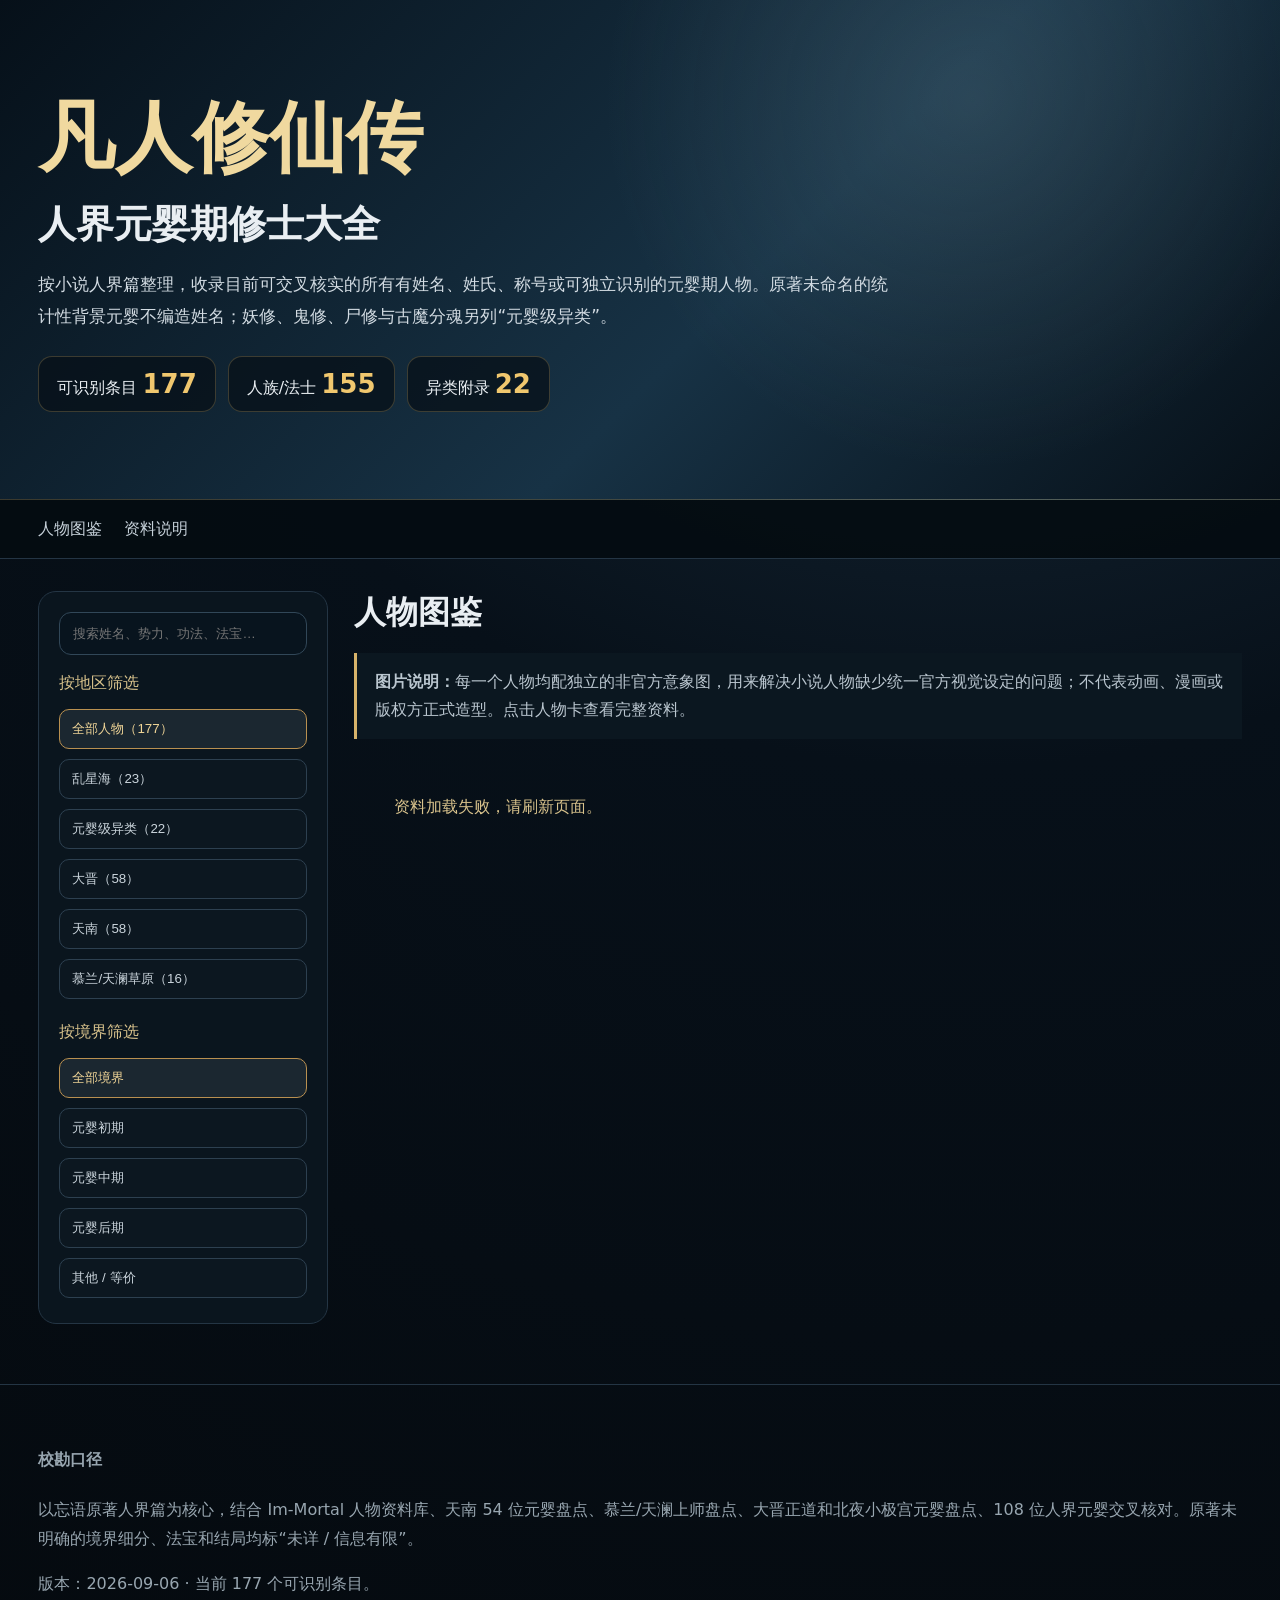
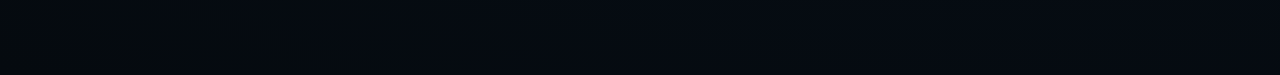
==== fanren-yuanying/index.html @ 69d462bc "Add Mortal's Journey Human Realm Nascent Soul guide" ====
<!doctype html><html lang="zh-CN"><head><meta charset="utf-8"><meta name="viewport" content="width=device-width,initial-scale=1"><title>凡人修仙传｜人界元婴期修士大全</title><style>
:root{--bg:#071019;--panel:#0d1822;--line:#243544;--text:#e9eef2;--muted:#a8b3bd;--gold:#d7b36a}*{box-sizing:border-box}html{scroll-behavior:smooth}body{margin:0;background:radial-gradient(circle at 75% -10%,#20384b 0,#071019 45%,#050a0f 100%);color:var(--text);font-family:"PingFang SC","Microsoft YaHei",system-ui,sans-serif}.wrap{width:min(1520px,94vw);margin:auto}.hero{min-height:500px;background:radial-gradient(circle at 76% 20%,rgba(105,137,151,.25),transparent 35%),linear-gradient(135deg,#061019,#173245 58%,#071018);display:flex;align-items:center;border-bottom:1px solid rgba(215,179,106,.25)}.hero h1{font-family:STKaiti,KaiTi,serif;font-size:clamp(48px,6vw,92px);margin:0 0 8px;color:#f0d99f}.hero h2{font-size:clamp(24px,3vw,44px);margin:0 0 18px}.hero p{max-width:850px;color:#d2dbe2;line-height:1.9;font-size:17px}.stats{display:flex;gap:12px;flex-wrap:wrap;margin-top:24px}.stat{background:rgba(7,16,25,.75);border:1px solid rgba(215,179,106,.25);padding:12px 18px;border-radius:14px}.stat b{font-size:26px;color:#f0c76e}nav{position:sticky;top:0;z-index:30;background:rgba(5,12,18,.92);border-bottom:1px solid var(--line)}nav .wrap{display:flex;gap:22px;align-items:center;min-height:58px}nav a{color:#c5d0d8;text-decoration:none}.layout{display:grid;grid-template-columns:290px 1fr;gap:26px;padding:32px 0 60px}aside{position:sticky;top:80px;height:fit-content;max-height:calc(100vh - 96px);overflow:auto;background:#0a151e;border:1px solid var(--line);border-radius:18px;padding:20px}.search{width:100%;padding:13px;border:1px solid #314758;border-radius:12px;background:#08141e;color:#fff}.filter-title{color:#d8c28c;margin:18px 0 10px}.btn{width:100%;border:1px solid #2d4050;background:#0c1720;color:#cbd5dc;border-radius:10px;padding:10px 12px;text-align:left;margin:5px 0;cursor:pointer}.btn.active,.btn:hover{border-color:#b99050;background:#1b2730;color:#f0d597}.main-head{display:flex;justify-content:space-between;align-items:end;margin-bottom:18px}.main-head h3{font-size:32px;margin:0}.main-head small{color:var(--muted)}.note{padding:15px 18px;border-left:3px solid var(--gold);background:#0b1720;color:#bac6cf;line-height:1.75;margin-bottom:18px}.grid{display:grid;grid-template-columns:repeat(4,minmax(0,1fr));gap:16px}.card{background:linear-gradient(#10202c,#0b1720);border:1px solid #233746;border-radius:16px;overflow:hidden;cursor:pointer;transition:.2s}.card:hover{transform:translateY(-3px);border-color:#9b7b45}.portrait{aspect-ratio:4/5;background:#101820}.portrait img{width:100%;height:100%;object-fit:cover}.card-body{padding:14px}.name{font-size:20px;font-weight:700;margin-bottom:6px}.meta{font-size:13px;color:#9fb0bc}.tags{display:flex;gap:6px;flex-wrap:wrap;margin:10px 0}.tag{font-size:12px;border:1px solid #344857;padding:3px 7px;border-radius:999px;color:#cbd3d9}.brief{font-size:13px;line-height:1.75;color:#c1cbd2;display:-webkit-box;-webkit-line-clamp:3;-webkit-box-orient:vertical;overflow:hidden}.modal{position:fixed;inset:0;z-index:80;background:rgba(0,0,0,.8);display:none;align-items:center;justify-content:center;padding:24px}.modal.open{display:flex}.dialog{width:min(1050px,96vw);max-height:92vh;overflow:auto;background:#08131b;border:1px solid #425568;border-radius:22px}.detail{display:grid;grid-template-columns:340px 1fr}.detail-img img{width:100%;min-height:620px;height:100%;object-fit:cover}.detail-content{padding:28px 30px}.detail-content h2{font-size:38px;margin:0 0 8px}.sub{color:#d8bd7d;margin-bottom:16px}.kv{display:grid;grid-template-columns:120px 1fr;gap:10px 14px;padding:14px 0;border-top:1px solid #20303b}.kv b{color:#91a6b5}.kv div{line-height:1.8}.close{position:fixed;right:34px;top:28px;z-index:90;width:42px;height:42px;border-radius:50%;border:1px solid #485b69;background:#0f1c25;color:#fff;font-size:22px}footer{border-top:1px solid var(--line);padding:40px 0 60px;color:#98a6b0;line-height:1.8}#loading{padding:40px;color:#d8c28c}@media(max-width:1200px){.grid{grid-template-columns:repeat(3,1fr)}}@media(max-width:900px){.layout{grid-template-columns:1fr}aside{position:relative;top:0;max-height:none}.grid{grid-template-columns:repeat(2,1fr)}.detail{grid-template-columns:1fr}.detail-img img{height:380px;min-height:0}}@media(max-width:560px){.grid{grid-template-columns:1fr}}
</style></head><body><section class="hero"><div class="wrap"><h1>凡人修仙传</h1><h2>人界元婴期修士大全</h2><p>按小说人界篇整理，收录目前可交叉核实的所有有姓名、姓氏、称号或可独立识别的元婴期人物。原著未命名的统计性背景元婴不编造姓名；妖修、鬼修、尸修与古魔分魂另列“元婴级异类”。</p><div class="stats"><div class="stat">可识别条目 <b>177</b></div><div class="stat">人族/法士 <b>155</b></div><div class="stat">异类附录 <b>22</b></div></div></div></section><nav><div class="wrap"><a href="#gallery">人物图鉴</a><a href="#sources">资料说明</a></div></nav><div class="wrap layout" id="gallery"><aside><input class="search" id="search" placeholder="搜索姓名、势力、功法、法宝…"><div class="filter-title">按地区筛选</div><button class="btn active" data-region="全部">全部人物（177）</button><button class="btn" data-region="乱星海">乱星海（23）</button><button class="btn" data-region="元婴级异类">元婴级异类（22）</button><button class="btn" data-region="大晋">大晋（58）</button><button class="btn" data-region="天南">天南（58）</button><button class="btn" data-region="慕兰/天澜草原">慕兰/天澜草原（16）</button><div class="filter-title">按境界筛选</div><button class="btn stageBtn active" data-stage="全部">全部境界</button><button class="btn stageBtn" data-stage="元婴初期">元婴初期</button><button class="btn stageBtn" data-stage="元婴中期">元婴中期</button><button class="btn stageBtn" data-stage="元婴后期">元婴后期</button><button class="btn stageBtn" data-stage="其他/等价">其他 / 等价</button></aside><main><div class="main-head"><div><h3>人物图鉴</h3><small id="resultCount"></small></div></div><div class="note"><b>图片说明：</b>每一个人物均配独立的非官方意象图，用来解决小说人物缺少统一官方视觉设定的问题；不代表动画、漫画或版权方正式造型。点击人物卡查看完整资料。</div><div id="loading">正在加载人物资料…</div><div id="grid" class="grid"></div></main></div><div class="modal" id="modal"><button class="close" id="close">×</button><div class="dialog"><div id="detail"></div></div></div><footer id="sources"><div class="wrap"><h4>校勘口径</h4><p>以忘语原著人界篇为核心，结合 Im-Mortal 人物资料库、天南 54 位元婴盘点、慕兰/天澜上师盘点、大晋正道和北夜小极宫元婴盘点、108 位人界元婴交叉核对。原著未明确的境界细分、法宝和结局均标“未详 / 信息有限”。</p><p>版本：2026-09-06 · 当前 177 个可识别条目。</p></div></footer><script>
const URLS=['https://raw.githubusercontent.com/huzpzx/Kovanen/main/fanren-yuanying/data/part-01.json','https://raw.githubusercontent.com/huzpzx/Kovanen/main/fanren-yuanying/data/part-02.json','https://raw.githubusercontent.com/huzpzx/Kovanen/main/fanren-yuanying/data/part-03.json','https://raw.githubusercontent.com/huzpzx/Kovanen/main/fanren-yuanying/data/part-04.json','https://raw.githubusercontent.com/huzpzx/Kovanen/main/fanren-yuanying/data/part-05.json','https://raw.githubusercontent.com/huzpzx/Kovanen/main/fanren-yuanying/data/part-06.json','https://raw.githubusercontent.com/huzpzx/Kovanen/main/fanren-yuanying/data/part-07.json','https://raw.githubusercontent.com/huzpzx/Kovanen/main/fanren-yuanying/data/part-08.json','https://raw.githubusercontent.com/huzpzx/Kovanen/main/fanren-yuanying/data/part-09.json','https://raw.githubusercontent.com/huzpzx/Kovanen/main/fanren-yuanying/data/part-10.json','https://raw.githubusercontent.com/huzpzx/Kovanen/main/fanren-yuanying/data/part-11.json','https://raw.githubusercontent.com/huzpzx/Kovanen/main/fanren-yuanying/data/part-12.json'],DATA=[];let region='全部',stage='全部';const grid=document.getElementById('grid'),rc=document.getElementById('resultCount');
function esc(s){return String(s??'').replace(/[&<>"']/g,m=>({'&':'&amp;','<':'&lt;','>':'&gt;','"':'&quot;',"'":'&#039;'}[m]))}
function hash32(s){let h=2166136261;for(let i=0;i<s.length;i++){h^=s.charCodeAt(i);h=Math.imul(h,16777619)}return h>>>0}
function portrait(e){const h=hash32(e.name+e.faction),P=[['0e1b24','27495b','d5b06d','e8e0cf'],['131a16','354c39','b8874b','e5dbc7'],['1a1420','49374f','b68a55','e6d9ce'],['10171c','30424c','7f9aa1','e4ddd0'],['191312','55362d','bc8255','e7d7c7']][h%5],[b1,b2,a,skin]=P,f=/夫人|仙子|圣女|女修|老妪|女子|南宫婉|凤冰|明馨|宋玉|紫灵|燕如嫣|温青|凌玉灵|林银屏|白瑶怡|白梦馨/.test(e.name),old=/老|祖|上人|真人|长老|神师|大仙师/.test(e.name)&&h%2===0,hair=old&&h%3===0?'e9e6df':'17191d',robe=['314b57','3f3830','4b2f32','2f4141','3a3650'][h%5],beard=!f&&h%3===0;let ex=f?`<path d="M205 350Q190 165 320 155Q454 168 438 366Q420 246 390 220Q320 175 250 220Q218 250 205 350Z" fill="#${hair}"/><path d="M215 300Q185 510 250 590M425 300Q456 510 390 590" stroke="#${hair}" stroke-width="38" fill="none"/>`:`<path d="M205 345Q195 170 320 158Q445 170 438 348Q411 232 362 213Q320 198 275 215Q226 236 205 345Z" fill="#${hair}"/>`;if(beard)ex+=`<path d="M270 405Q320 565 370 405Q350 460 320 488Q289 460 270 405Z" fill="#${hair}"/>`;const s=`<svg xmlns="http://www.w3.org/2000/svg" viewBox="0 0 640 800"><defs><linearGradient id="g" x2="1" y2="1"><stop stop-color="#${b1}"/><stop offset="1" stop-color="#${b2}"/></linearGradient><radialGradient id="r"><stop stop-color="#${a}" stop-opacity=".55"/><stop offset="1" stop-color="#${a}" stop-opacity="0"/></radialGradient></defs><rect width="640" height="800" fill="url(#g)"/><circle cx="320" cy="245" r="220" fill="url(#r)"/><path d="M0 560L110 410L190 520L280 360L360 500L470 390L640 560V800H0Z" fill="#091015" opacity=".6"/><path d="M135 800Q145 585 245 520Q320 480 395 520Q500 585 510 800Z" fill="#${robe}"/><path d="M248 520L320 655L394 520" fill="none" stroke="#${a}" stroke-width="10"/><rect x="280" y="430" width="80" height="110" rx="30" fill="#${skin}"/><ellipse cx="320" cy="338" rx="112" ry="142" fill="#${skin}"/>${ex}<path d="M255 315Q282 295 303 311M337 311Q360 295 386 315" stroke="#302a28" stroke-width="7" fill="none"/><ellipse cx="281" cy="329" rx="11" ry="8"/><ellipse cx="359" cy="329" rx="11" ry="8"/><path d="M286 420Q320 436 355 420" stroke="#7c5650" stroke-width="5" fill="none"/><circle cx="320" cy="610" r="22" fill="#${a}"/></svg>`;return 'data:image/svg+xml;charset=utf-8,'+encodeURIComponent(s)}
function filtered(){const q=document.getElementById('search').value.trim().toLowerCase();return DATA.filter(e=>(region==='全部'||e.region===region)&&(stage==='全部'||e.stageNorm===stage)&&(!q||JSON.stringify(e).toLowerCase().includes(q)))}
function render(){const a=filtered();rc.textContent=`显示 ${a.length} / ${DATA.length} 个条目`;grid.innerHTML=a.map(e=>`<article class="card" data-id="${DATA.indexOf(e)}"><div class="portrait"><img loading="lazy" src="${portrait(e)}"></div><div class="card-body"><div class="name">${esc(e.name)}</div><div class="meta">${esc(e.faction)} · ${esc(e.region)}</div><div class="tags"><span class="tag">${esc(e.stage)}</span><span class="tag">${esc(e.status)}</span></div><div class="brief">${esc(e.story)}</div></div></article>`).join('');document.querySelectorAll('.card').forEach(c=>c.onclick=()=>openDetail(+c.dataset.id))}
function openDetail(i){const e=DATA[i];document.getElementById('detail').innerHTML=`<div class="detail"><div class="detail-img"><img src="${portrait(e)}"></div><div class="detail-content"><h2>${esc(e.name)}</h2><div class="sub">${esc(e.title||e.stage)} · ${esc(e.region)} · ${esc(e.faction)}</div><div class="kv"><b>境界</b><div>${esc(e.stage)}</div><b>身份</b><div>${esc(e.kind)}</div><b>出场</b><div>${esc(e.status)}</div></div><div class="kv"><b>人物定位</b><div>${esc(e.overview)}</div></div><div class="kv"><b>功法 / 神通</b><div>${esc(e.skills)}</div><b>法宝 / 依仗</b><div>${esc(e.treasures)}</div></div><div class="kv"><b>关键剧情</b><div>${esc(e.story)}</div><b>结局 / 后续</b><div>${esc(e.fate)}</div></div>${e.note?`<div class="kv"><b>备注</b><div>${esc(e.note)}</div></div>`:''}</div></div>`;document.getElementById('modal').classList.add('open')}
async function boot(){try{for(const u of URLS){const r=await fetch(u);DATA.push(...await r.json())}document.getElementById('loading').remove();render()}catch(err){document.getElementById('loading').textContent='资料加载失败，请刷新页面。'}}document.getElementById('close').onclick=()=>modal.classList.remove('open');modal.onclick=e=>{if(e.target===modal)modal.classList.remove('open')};document.querySelectorAll('[data-region]').forEach(b=>b.onclick=()=>{document.querySelectorAll('[data-region]').forEach(x=>x.classList.remove('active'));b.classList.add('active');region=b.dataset.region;render()});document.querySelectorAll('.stageBtn').forEach(b=>b.onclick=()=>{document.querySelectorAll('.stageBtn').forEach(x=>x.classList.remove('active'));b.classList.add('active');stage=b.dataset.stage;render()});search.oninput=render;boot();
</script></body></html>
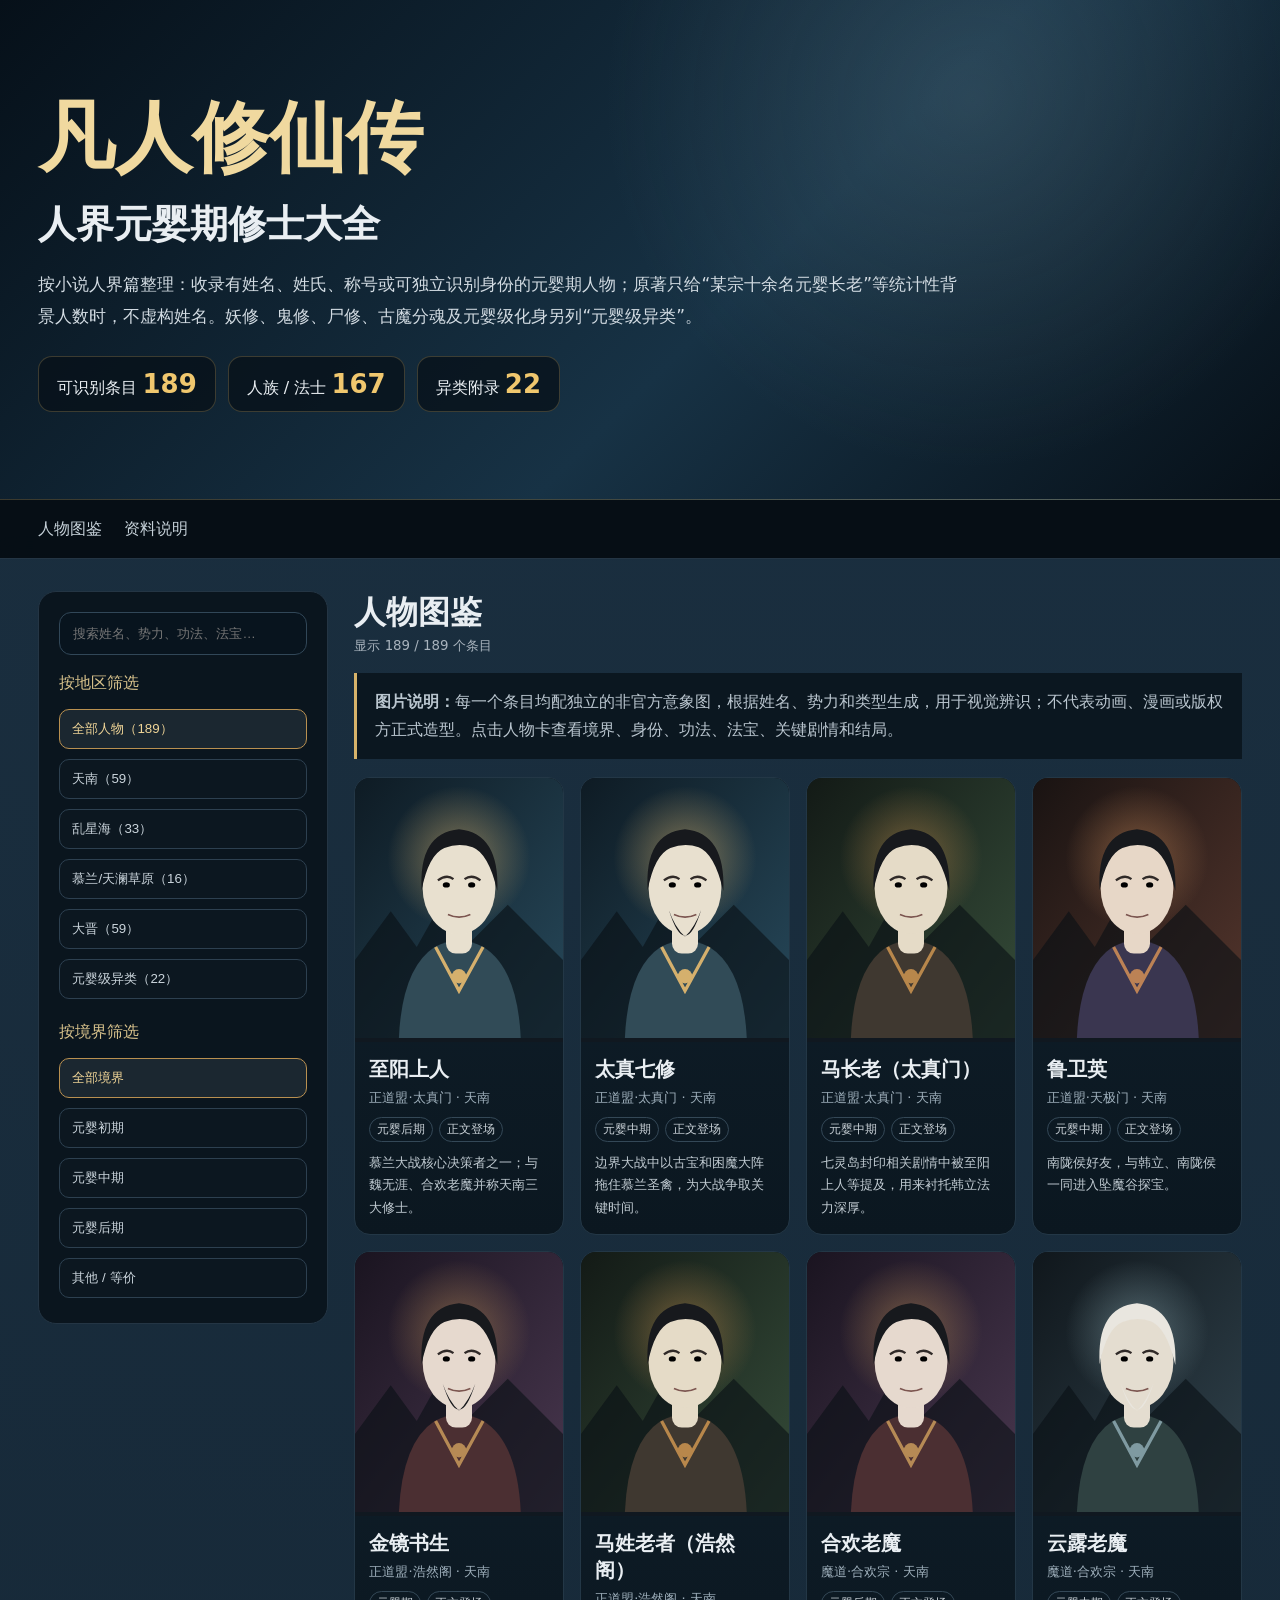
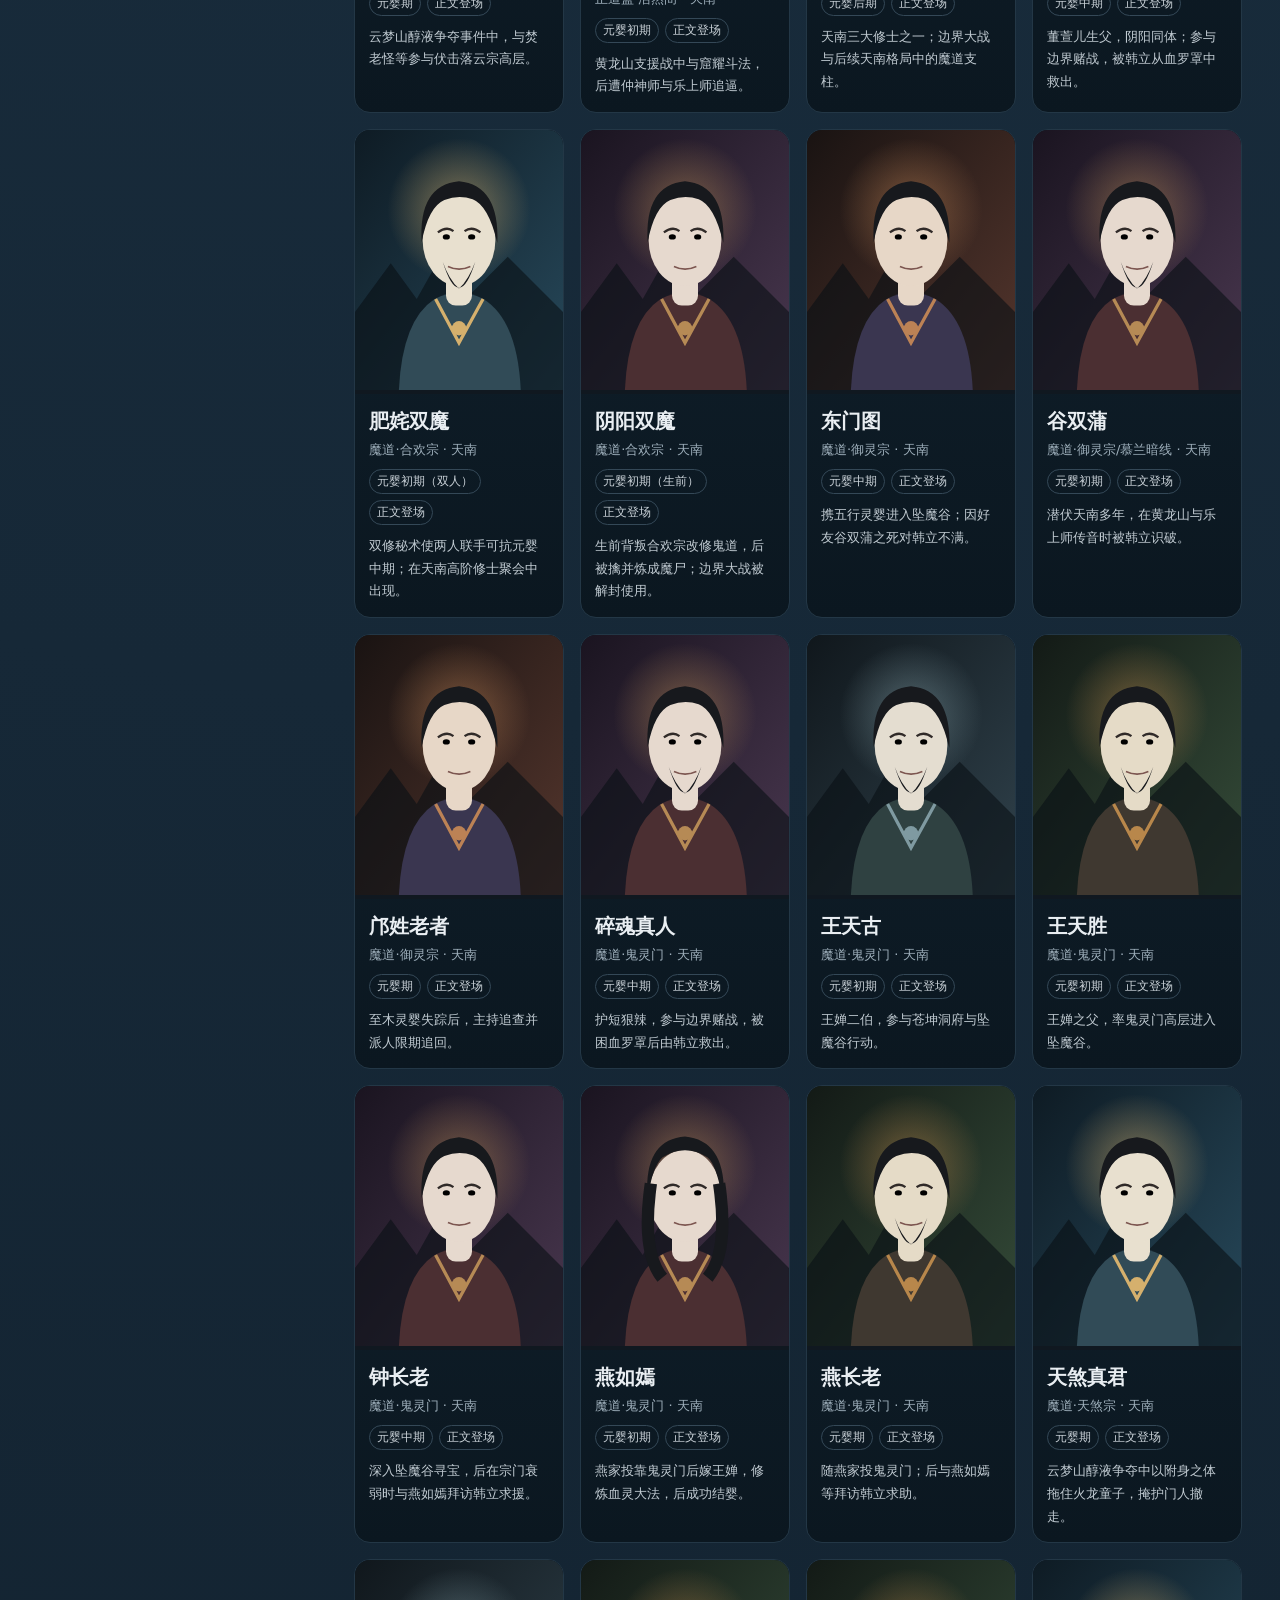
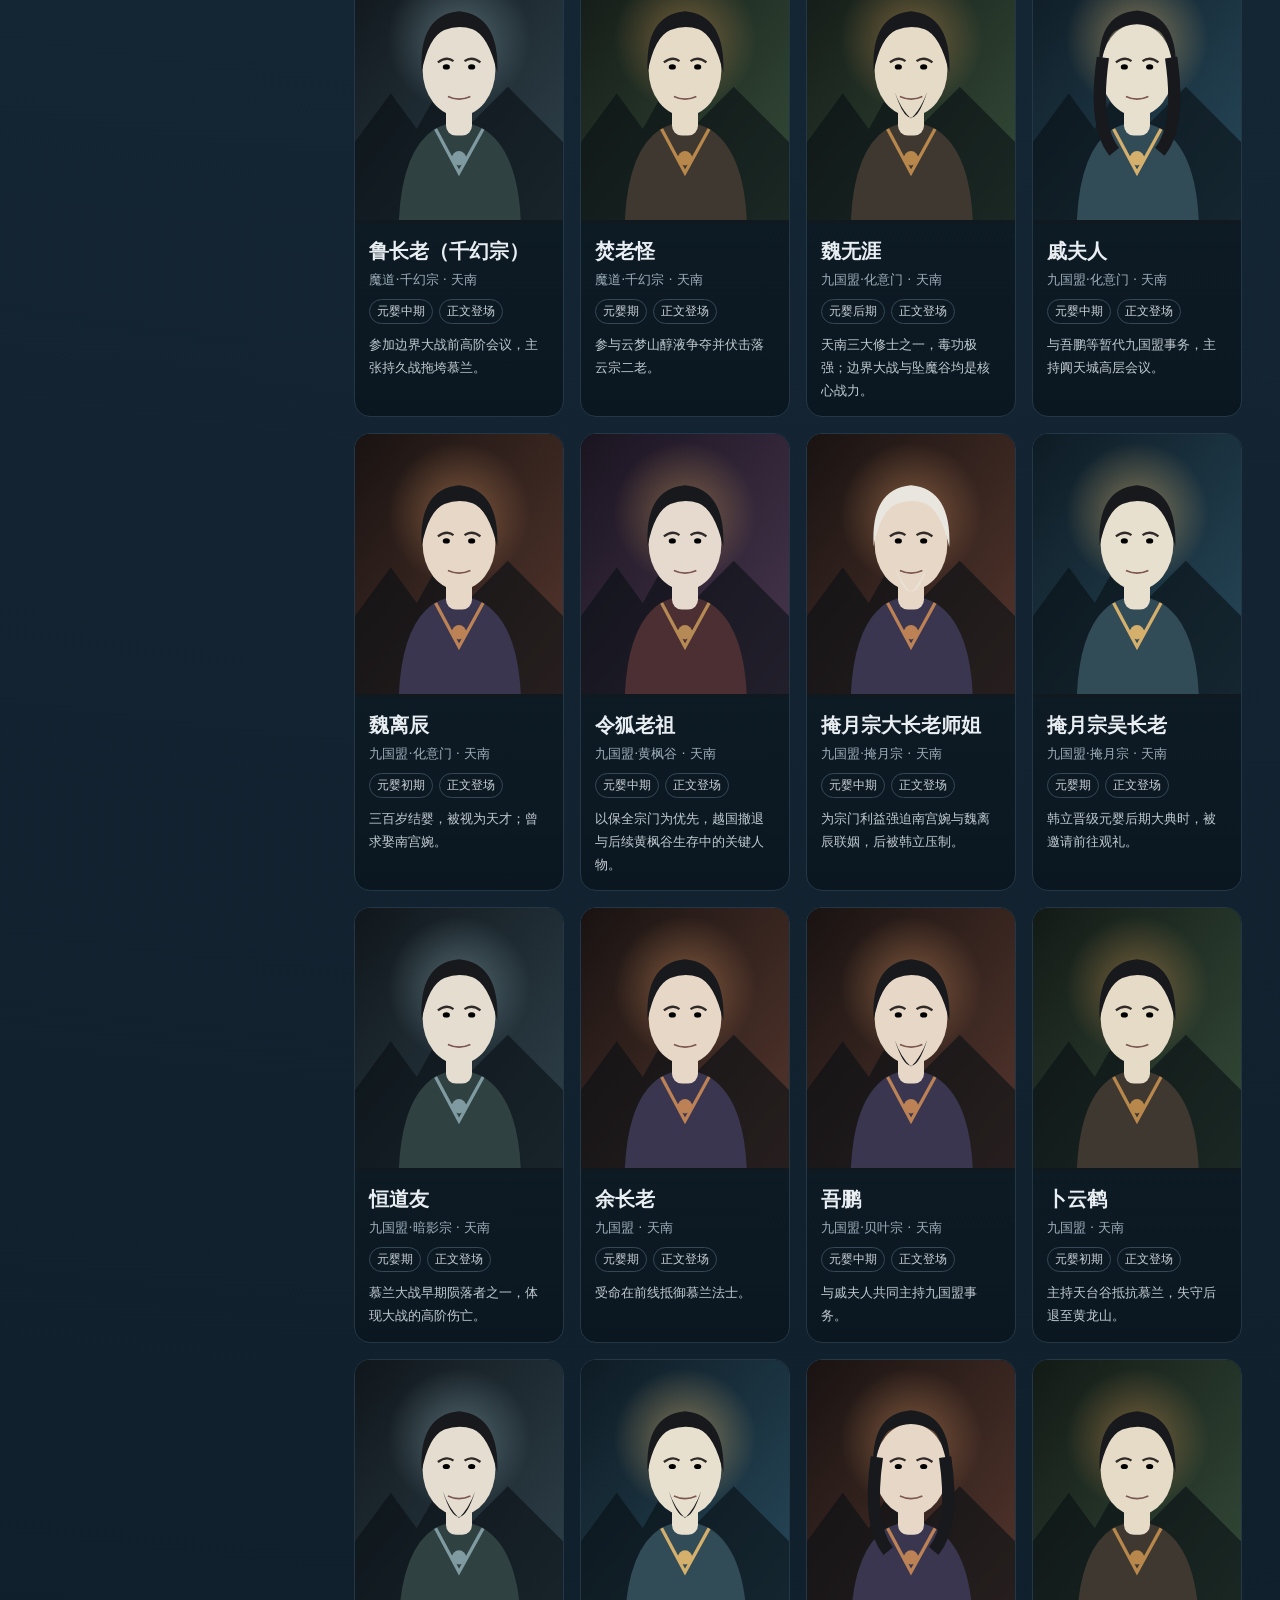
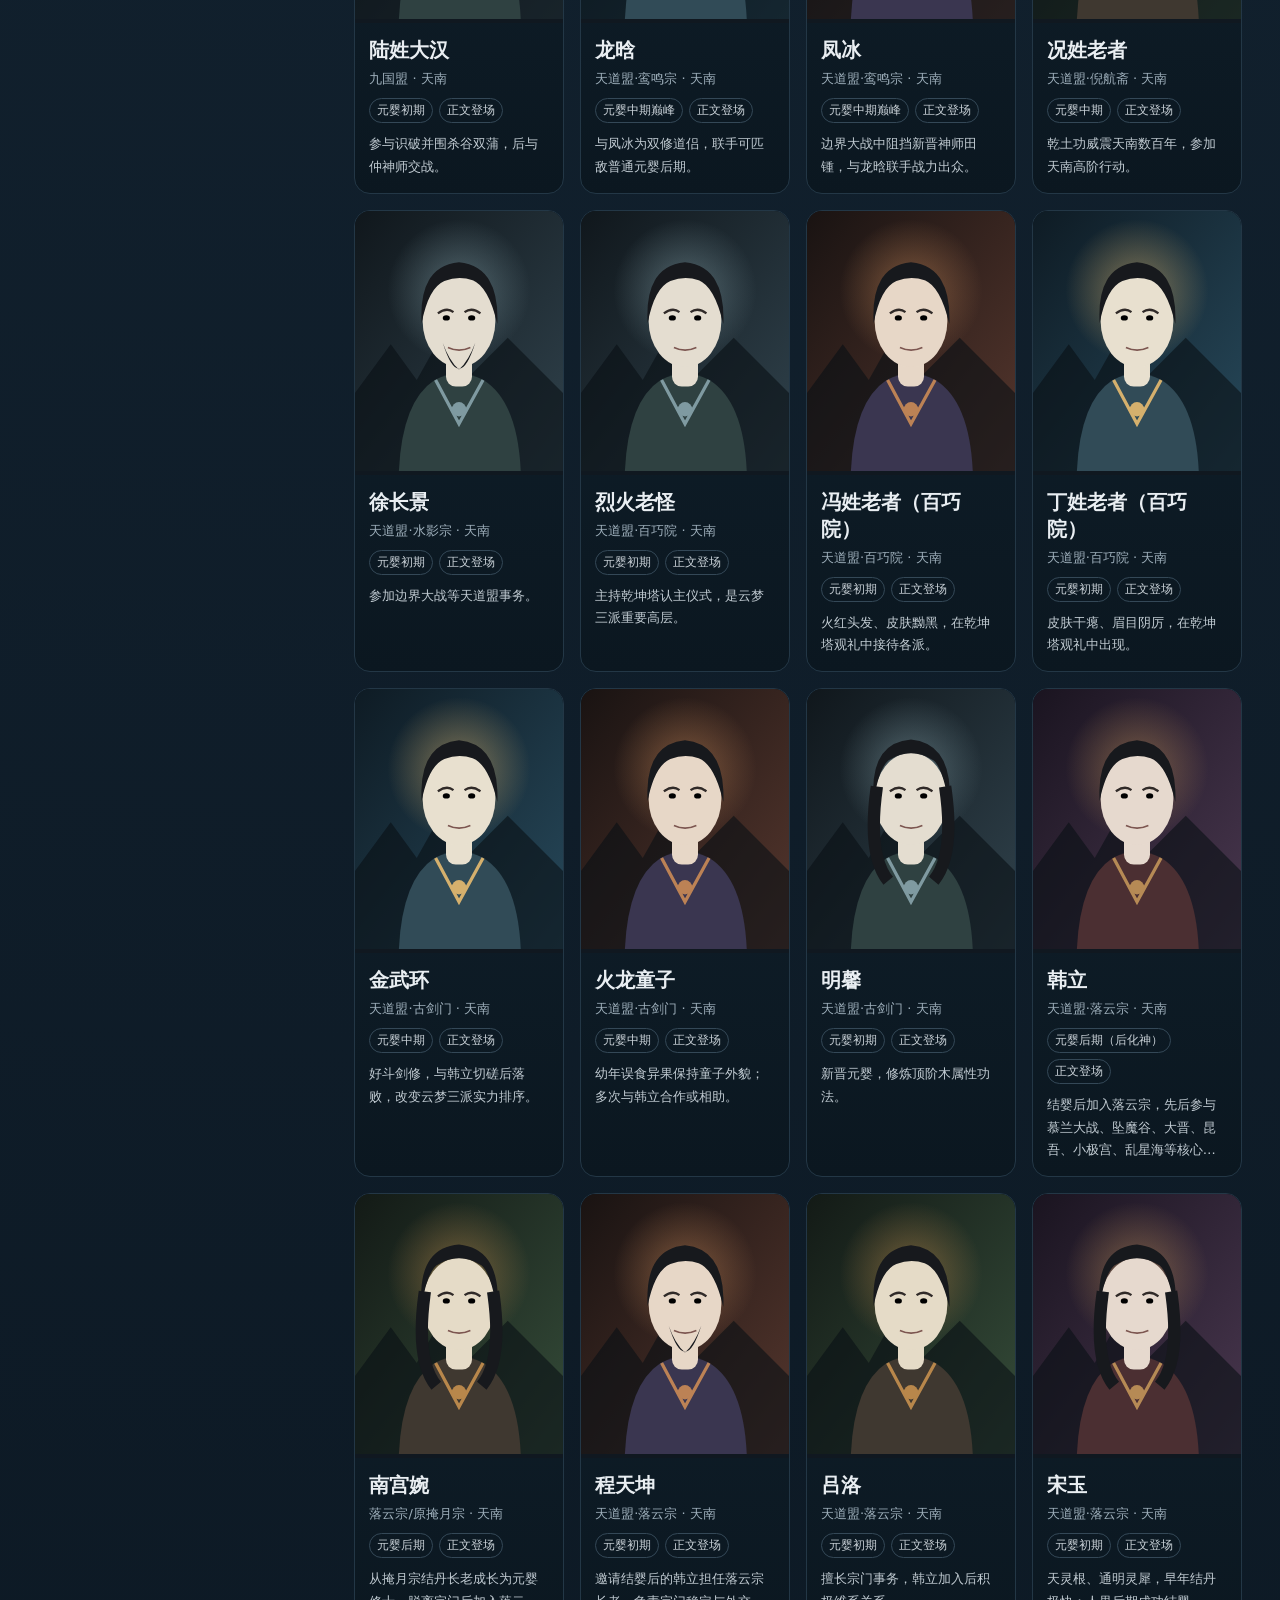
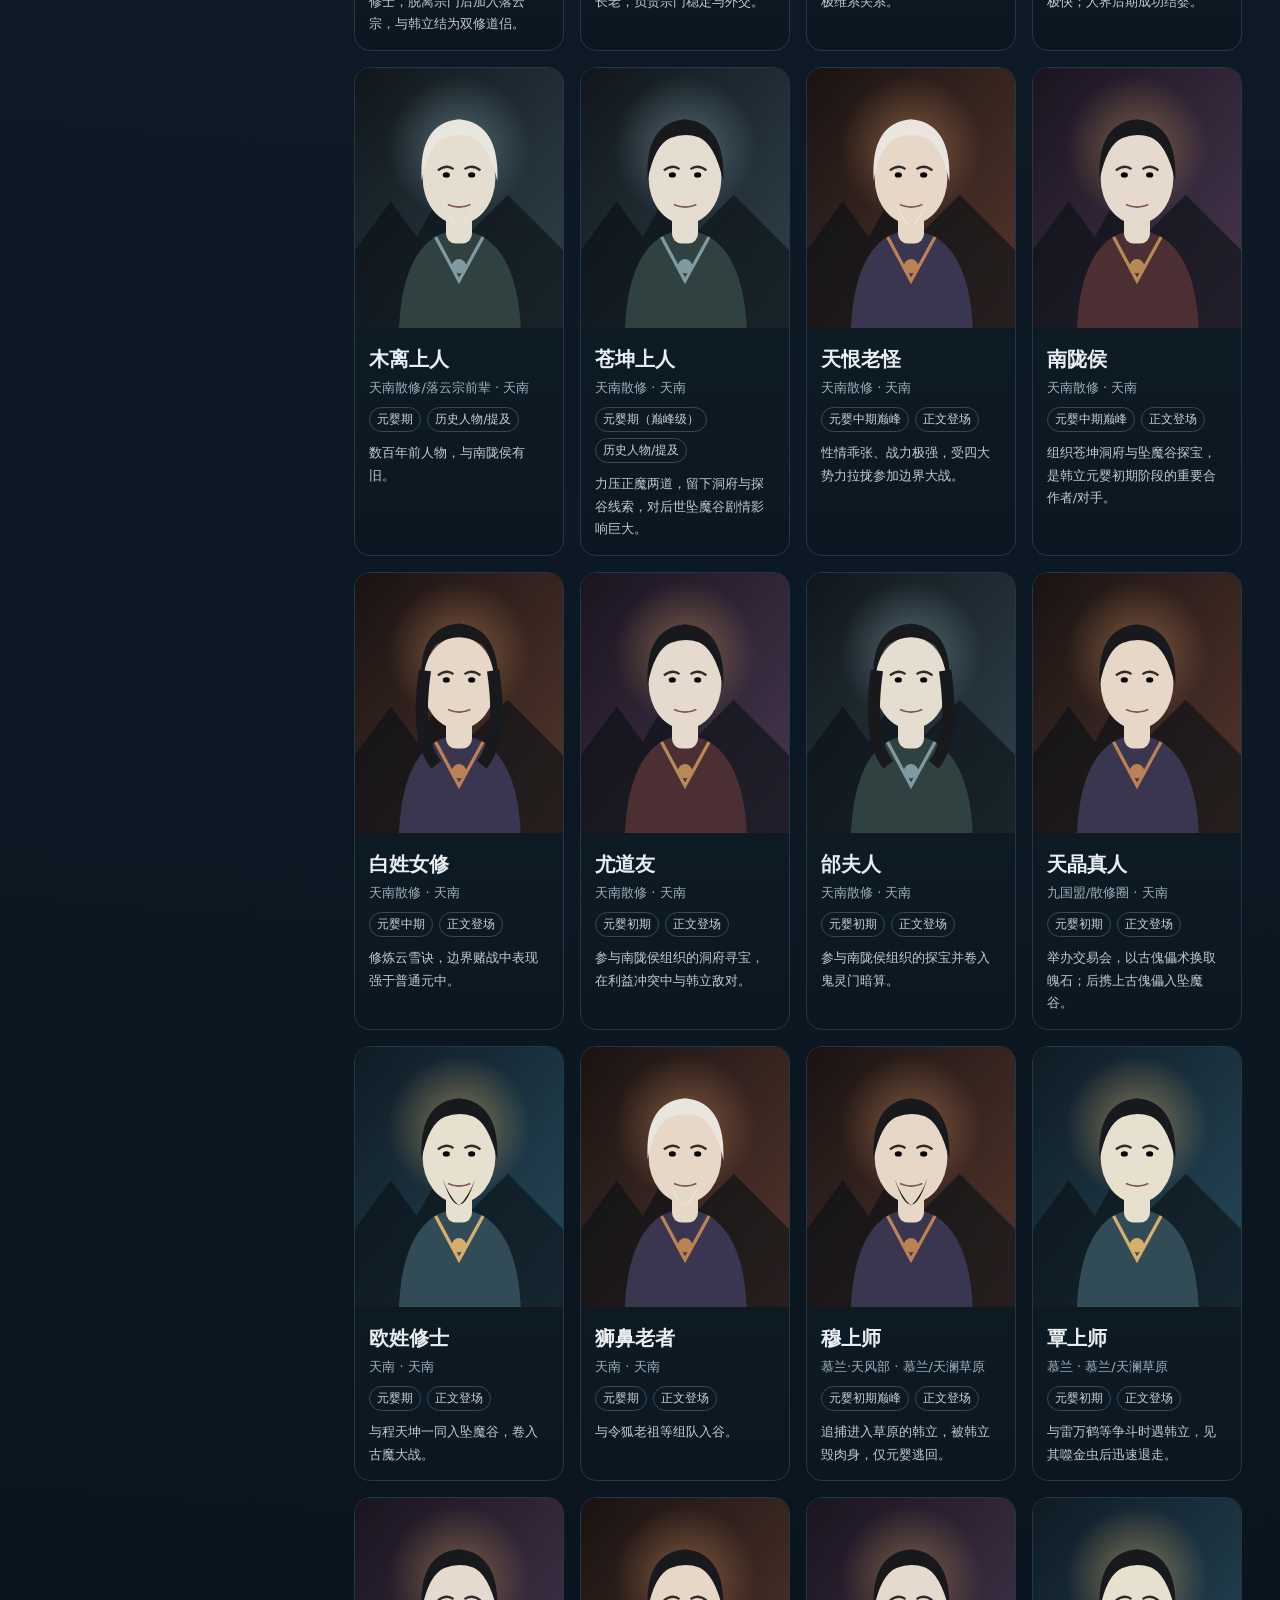
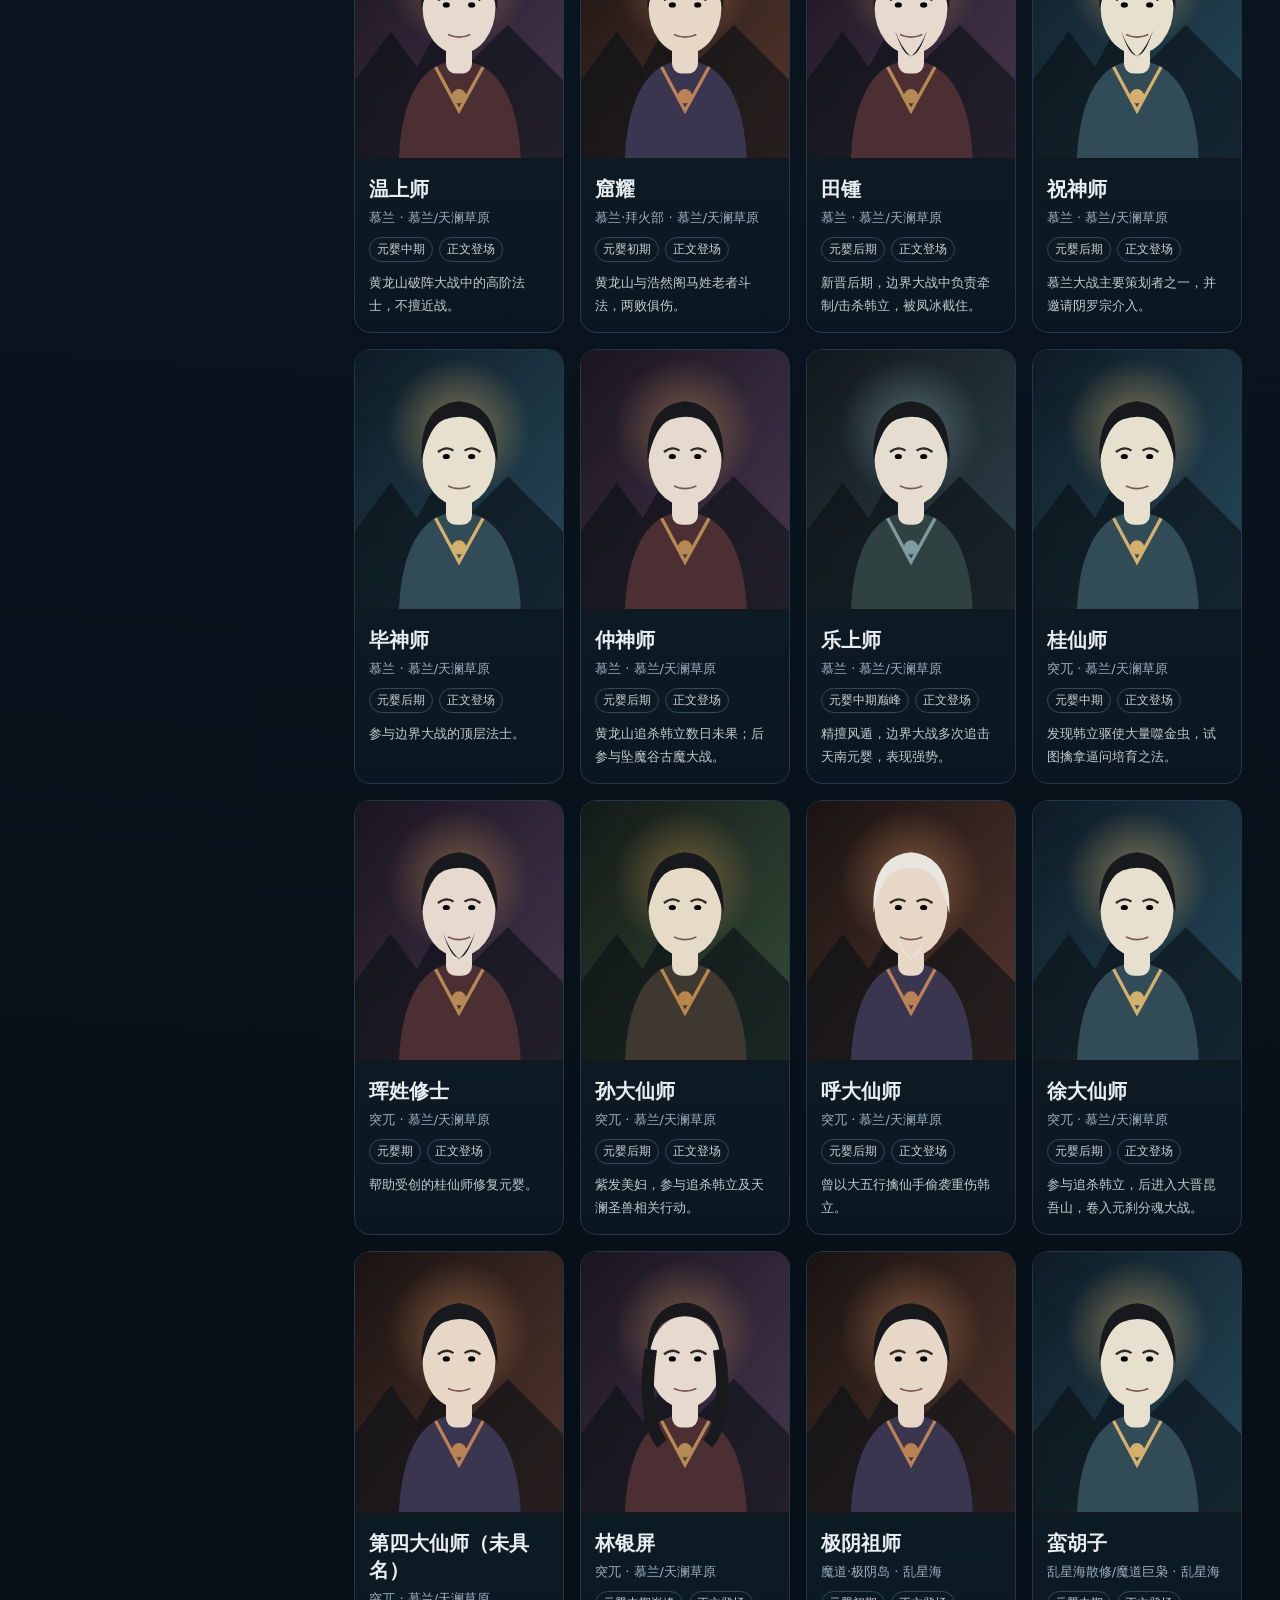
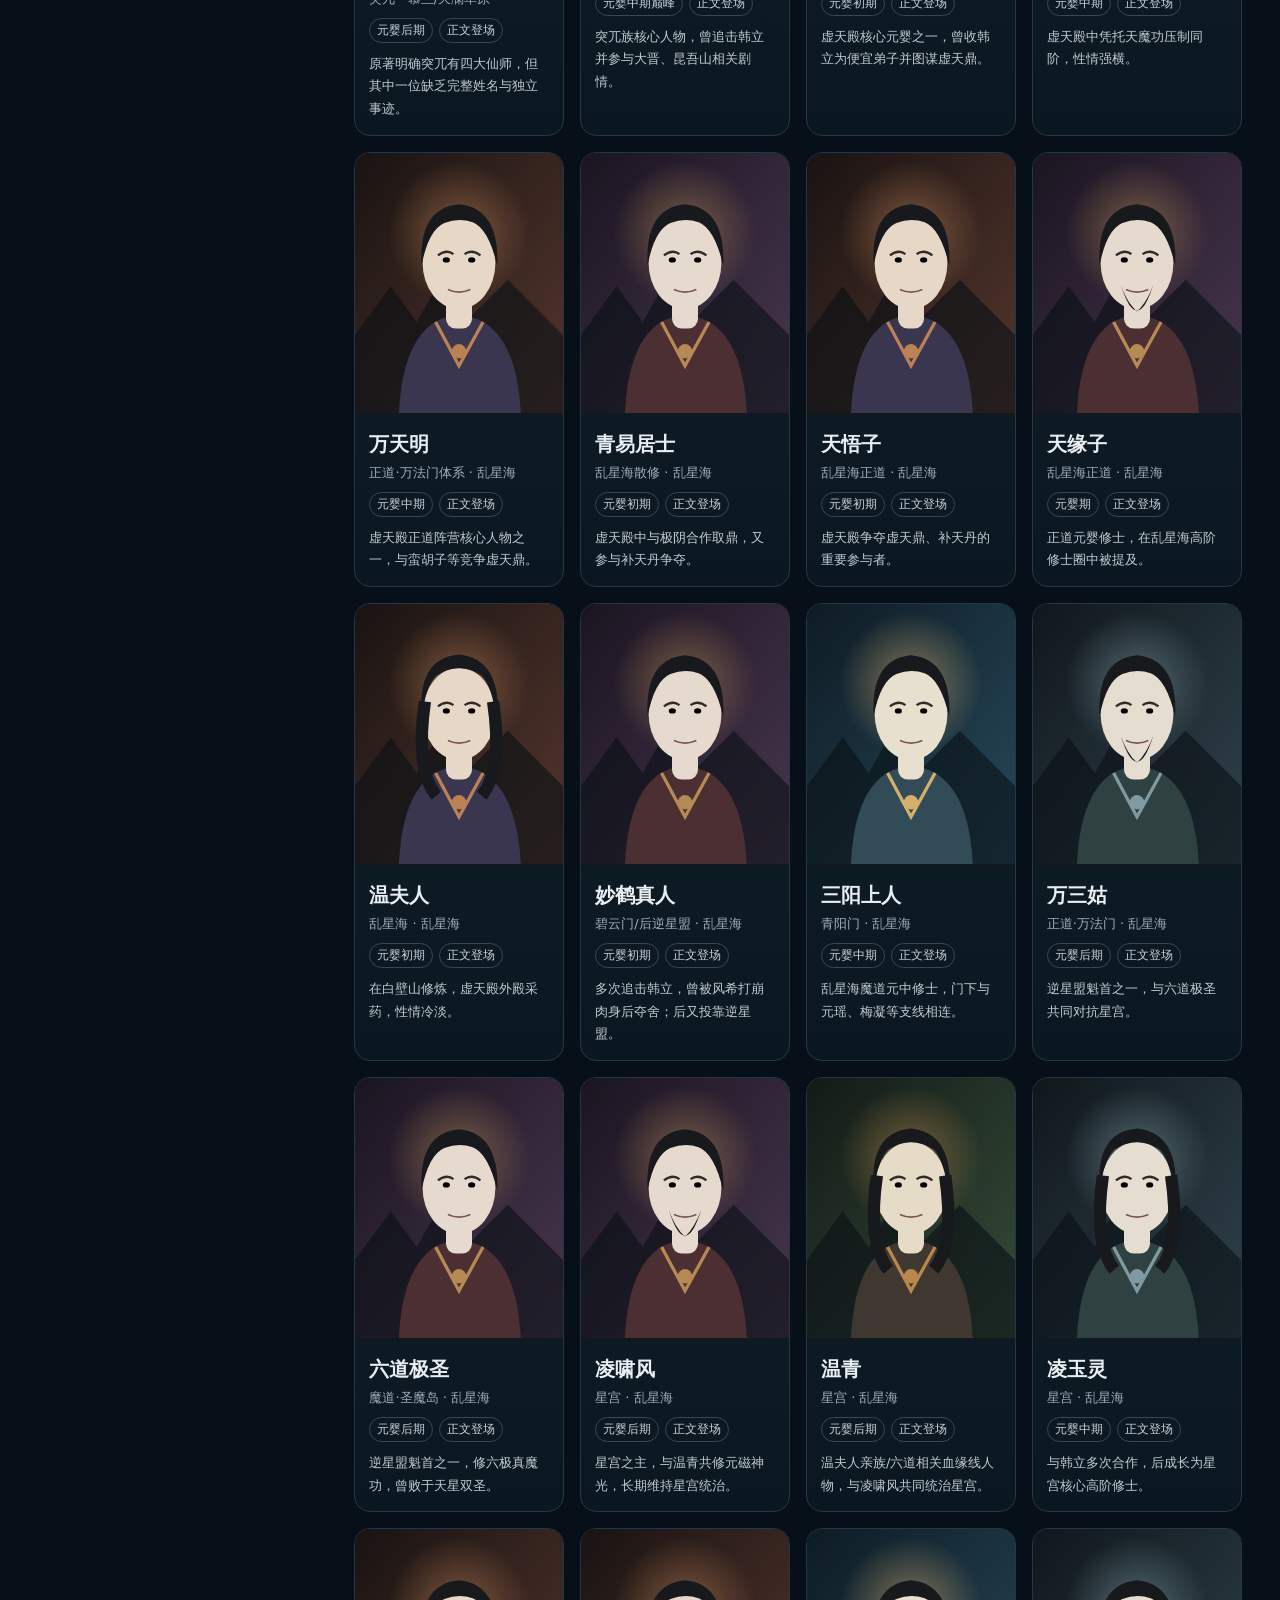
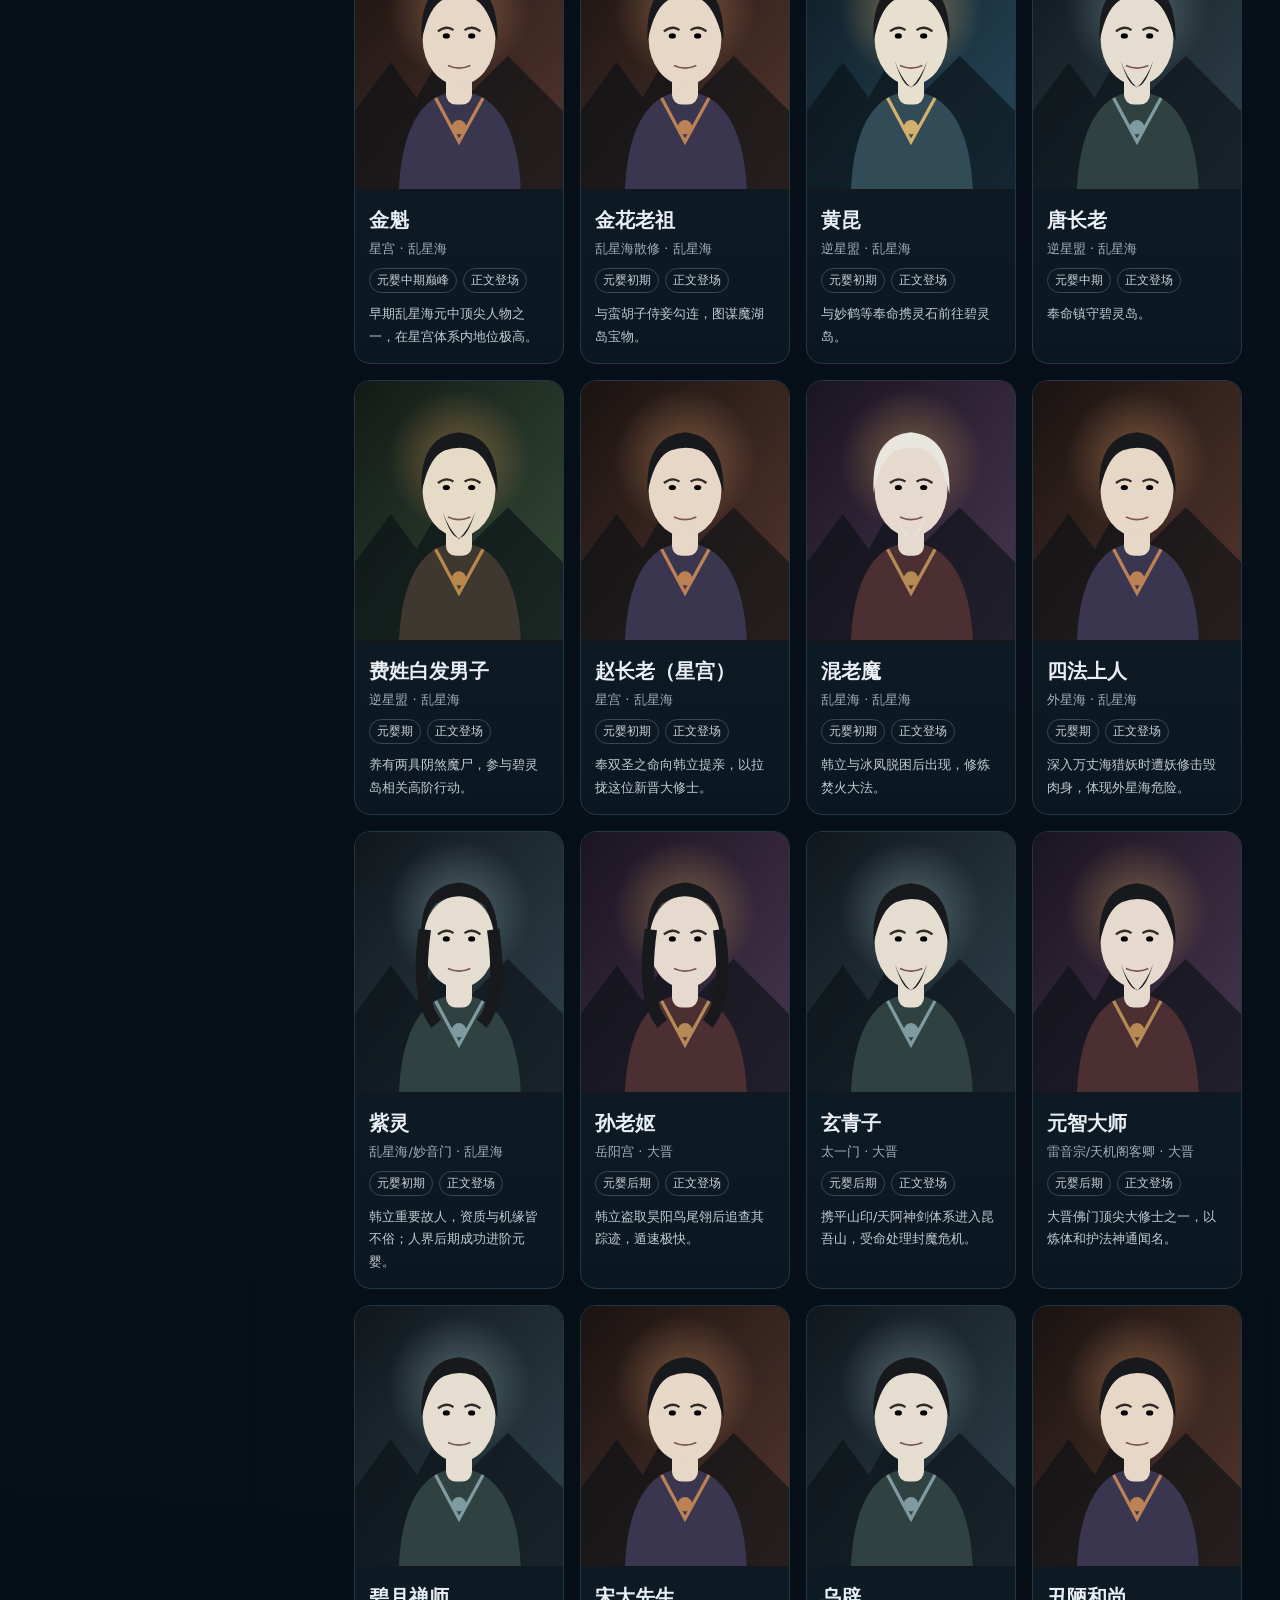
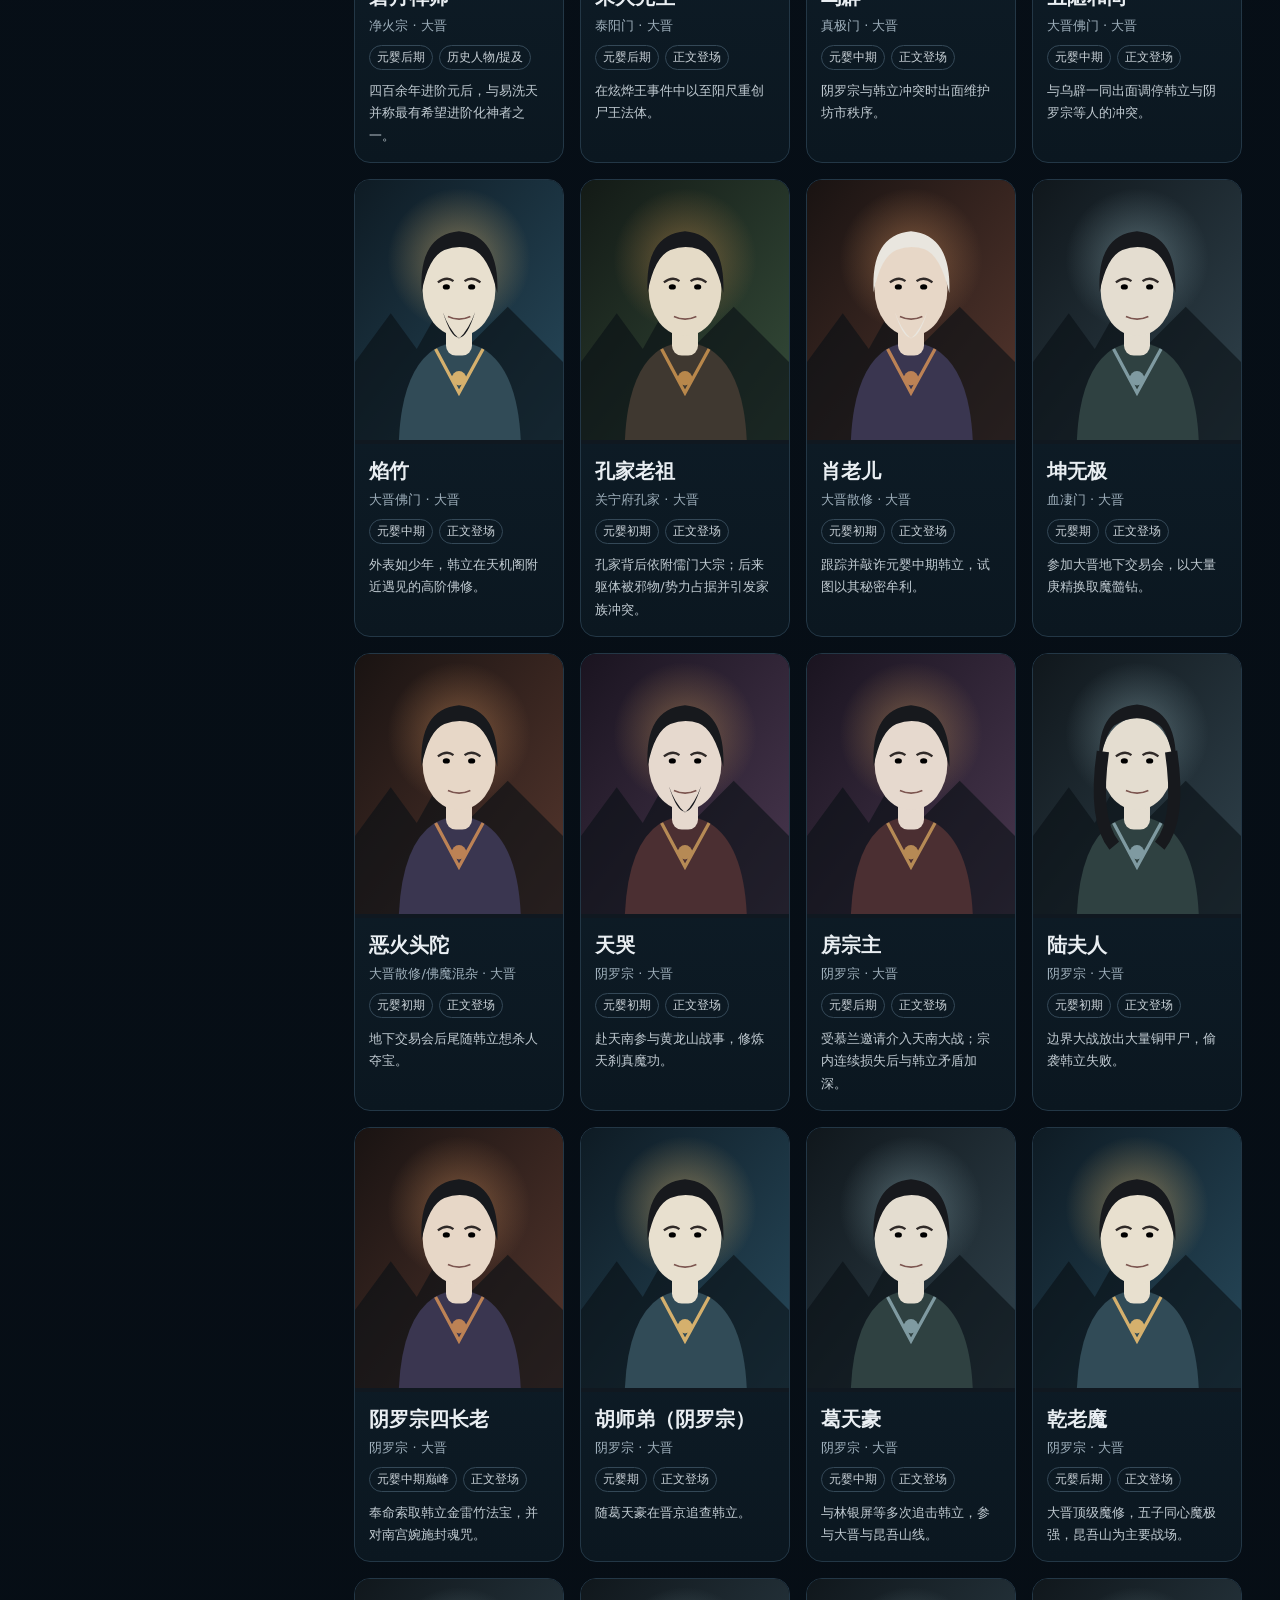
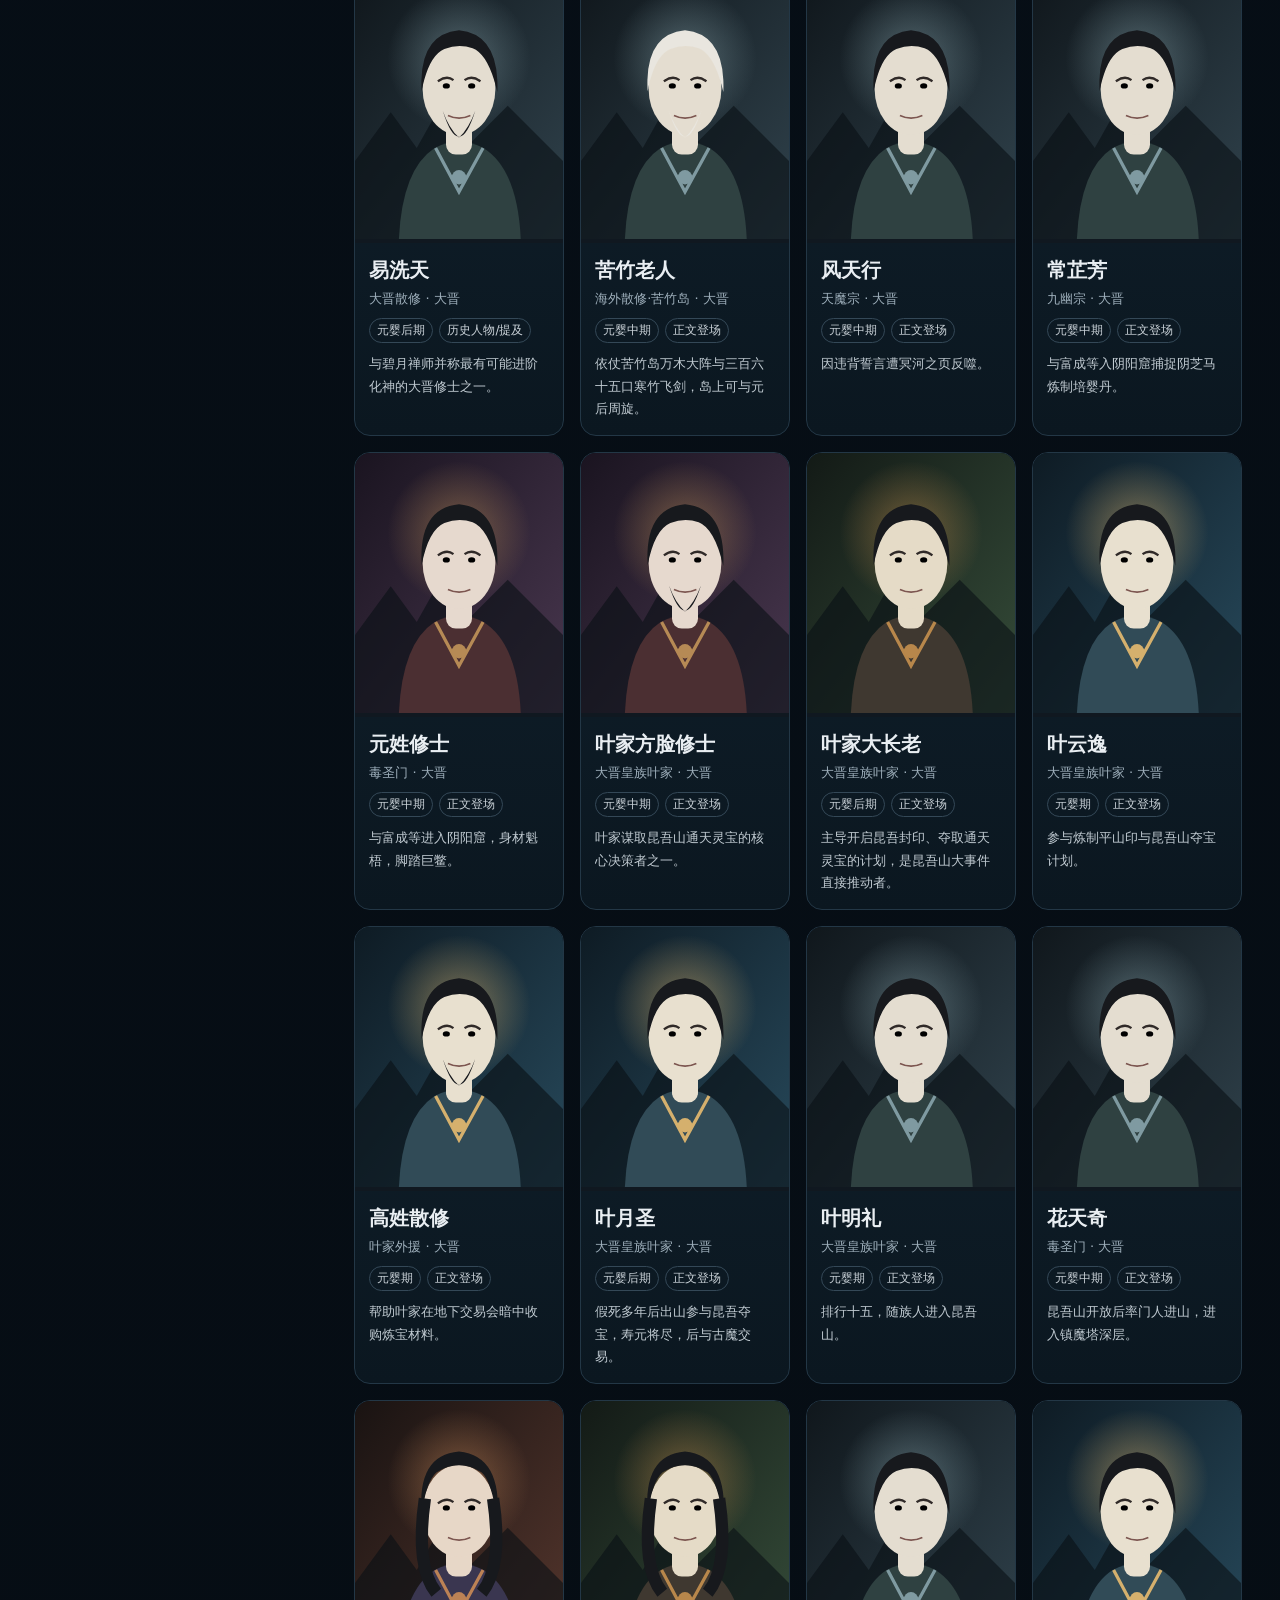
==== commit c9425ba3: "Load all 13 data parts and auto-count entries" ====
--- a/fanren-yuanying/index.html
+++ b/fanren-yuanying/index.html
@@ -1,12 +1,23 @@
-<!doctype html><html lang="zh-CN"><head><meta charset="utf-8"><meta name="viewport" content="width=device-width,initial-scale=1"><title>凡人修仙传｜人界元婴期修士大全</title><style>
-:root{--bg:#071019;--panel:#0d1822;--line:#243544;--text:#e9eef2;--muted:#a8b3bd;--gold:#d7b36a}*{box-sizing:border-box}html{scroll-behavior:smooth}body{margin:0;background:radial-gradient(circle at 75% -10%,#20384b 0,#071019 45%,#050a0f 100%);color:var(--text);font-family:"PingFang SC","Microsoft YaHei",system-ui,sans-serif}.wrap{width:min(1520px,94vw);margin:auto}.hero{min-height:500px;background:radial-gradient(circle at 76% 20%,rgba(105,137,151,.25),transparent 35%),linear-gradient(135deg,#061019,#173245 58%,#071018);display:flex;align-items:center;border-bottom:1px solid rgba(215,179,106,.25)}.hero h1{font-family:STKaiti,KaiTi,serif;font-size:clamp(48px,6vw,92px);margin:0 0 8px;color:#f0d99f}.hero h2{font-size:clamp(24px,3vw,44px);margin:0 0 18px}.hero p{max-width:850px;color:#d2dbe2;line-height:1.9;font-size:17px}.stats{display:flex;gap:12px;flex-wrap:wrap;margin-top:24px}.stat{background:rgba(7,16,25,.75);border:1px solid rgba(215,179,106,.25);padding:12px 18px;border-radius:14px}.stat b{font-size:26px;color:#f0c76e}nav{position:sticky;top:0;z-index:30;background:rgba(5,12,18,.92);border-bottom:1px solid var(--line)}nav .wrap{display:flex;gap:22px;align-items:center;min-height:58px}nav a{color:#c5d0d8;text-decoration:none}.layout{display:grid;grid-template-columns:290px 1fr;gap:26px;padding:32px 0 60px}aside{position:sticky;top:80px;height:fit-content;max-height:calc(100vh - 96px);overflow:auto;background:#0a151e;border:1px solid var(--line);border-radius:18px;padding:20px}.search{width:100%;padding:13px;border:1px solid #314758;border-radius:12px;background:#08141e;color:#fff}.filter-title{color:#d8c28c;margin:18px 0 10px}.btn{width:100%;border:1px solid #2d4050;background:#0c1720;color:#cbd5dc;border-radius:10px;padding:10px 12px;text-align:left;margin:5px 0;cursor:pointer}.btn.active,.btn:hover{border-color:#b99050;background:#1b2730;color:#f0d597}.main-head{display:flex;justify-content:space-between;align-items:end;margin-bottom:18px}.main-head h3{font-size:32px;margin:0}.main-head small{color:var(--muted)}.note{padding:15px 18px;border-left:3px solid var(--gold);background:#0b1720;color:#bac6cf;line-height:1.75;margin-bottom:18px}.grid{display:grid;grid-template-columns:repeat(4,minmax(0,1fr));gap:16px}.card{background:linear-gradient(#10202c,#0b1720);border:1px solid #233746;border-radius:16px;overflow:hidden;cursor:pointer;transition:.2s}.card:hover{transform:translateY(-3px);border-color:#9b7b45}.portrait{aspect-ratio:4/5;background:#101820}.portrait img{width:100%;height:100%;object-fit:cover}.card-body{padding:14px}.name{font-size:20px;font-weight:700;margin-bottom:6px}.meta{font-size:13px;color:#9fb0bc}.tags{display:flex;gap:6px;flex-wrap:wrap;margin:10px 0}.tag{font-size:12px;border:1px solid #344857;padding:3px 7px;border-radius:999px;color:#cbd3d9}.brief{font-size:13px;line-height:1.75;color:#c1cbd2;display:-webkit-box;-webkit-line-clamp:3;-webkit-box-orient:vertical;overflow:hidden}.modal{position:fixed;inset:0;z-index:80;background:rgba(0,0,0,.8);display:none;align-items:center;justify-content:center;padding:24px}.modal.open{display:flex}.dialog{width:min(1050px,96vw);max-height:92vh;overflow:auto;background:#08131b;border:1px solid #425568;border-radius:22px}.detail{display:grid;grid-template-columns:340px 1fr}.detail-img img{width:100%;min-height:620px;height:100%;object-fit:cover}.detail-content{padding:28px 30px}.detail-content h2{font-size:38px;margin:0 0 8px}.sub{color:#d8bd7d;margin-bottom:16px}.kv{display:grid;grid-template-columns:120px 1fr;gap:10px 14px;padding:14px 0;border-top:1px solid #20303b}.kv b{color:#91a6b5}.kv div{line-height:1.8}.close{position:fixed;right:34px;top:28px;z-index:90;width:42px;height:42px;border-radius:50%;border:1px solid #485b69;background:#0f1c25;color:#fff;font-size:22px}footer{border-top:1px solid var(--line);padding:40px 0 60px;color:#98a6b0;line-height:1.8}#loading{padding:40px;color:#d8c28c}@media(max-width:1200px){.grid{grid-template-columns:repeat(3,1fr)}}@media(max-width:900px){.layout{grid-template-columns:1fr}aside{position:relative;top:0;max-height:none}.grid{grid-template-columns:repeat(2,1fr)}.detail{grid-template-columns:1fr}.detail-img img{height:380px;min-height:0}}@media(max-width:560px){.grid{grid-template-columns:1fr}}
-</style></head><body><section class="hero"><div class="wrap"><h1>凡人修仙传</h1><h2>人界元婴期修士大全</h2><p>按小说人界篇整理，收录目前可交叉核实的所有有姓名、姓氏、称号或可独立识别的元婴期人物。原著未命名的统计性背景元婴不编造姓名；妖修、鬼修、尸修与古魔分魂另列“元婴级异类”。</p><div class="stats"><div class="stat">可识别条目 <b>177</b></div><div class="stat">人族/法士 <b>155</b></div><div class="stat">异类附录 <b>22</b></div></div></div></section><nav><div class="wrap"><a href="#gallery">人物图鉴</a><a href="#sources">资料说明</a></div></nav><div class="wrap layout" id="gallery"><aside><input class="search" id="search" placeholder="搜索姓名、势力、功法、法宝…"><div class="filter-title">按地区筛选</div><button class="btn active" data-region="全部">全部人物（177）</button><button class="btn" data-region="乱星海">乱星海（23）</button><button class="btn" data-region="元婴级异类">元婴级异类（22）</button><button class="btn" data-region="大晋">大晋（58）</button><button class="btn" data-region="天南">天南（58）</button><button class="btn" data-region="慕兰/天澜草原">慕兰/天澜草原（16）</button><div class="filter-title">按境界筛选</div><button class="btn stageBtn active" data-stage="全部">全部境界</button><button class="btn stageBtn" data-stage="元婴初期">元婴初期</button><button class="btn stageBtn" data-stage="元婴中期">元婴中期</button><button class="btn stageBtn" data-stage="元婴后期">元婴后期</button><button class="btn stageBtn" data-stage="其他/等价">其他 / 等价</button></aside><main><div class="main-head"><div><h3>人物图鉴</h3><small id="resultCount"></small></div></div><div class="note"><b>图片说明：</b>每一个人物均配独立的非官方意象图，用来解决小说人物缺少统一官方视觉设定的问题；不代表动画、漫画或版权方正式造型。点击人物卡查看完整资料。</div><div id="loading">正在加载人物资料…</div><div id="grid" class="grid"></div></main></div><div class="modal" id="modal"><button class="close" id="close">×</button><div class="dialog"><div id="detail"></div></div></div><footer id="sources"><div class="wrap"><h4>校勘口径</h4><p>以忘语原著人界篇为核心，结合 Im-Mortal 人物资料库、天南 54 位元婴盘点、慕兰/天澜上师盘点、大晋正道和北夜小极宫元婴盘点、108 位人界元婴交叉核对。原著未明确的境界细分、法宝和结局均标“未详 / 信息有限”。</p><p>版本：2026-09-06 · 当前 177 个可识别条目。</p></div></footer><script>
-const URLS=['https://raw.githubusercontent.com/huzpzx/Kovanen/main/fanren-yuanying/data/part-01.json','https://raw.githubusercontent.com/huzpzx/Kovanen/main/fanren-yuanying/data/part-02.json','https://raw.githubusercontent.com/huzpzx/Kovanen/main/fanren-yuanying/data/part-03.json','https://raw.githubusercontent.com/huzpzx/Kovanen/main/fanren-yuanying/data/part-04.json','https://raw.githubusercontent.com/huzpzx/Kovanen/main/fanren-yuanying/data/part-05.json','https://raw.githubusercontent.com/huzpzx/Kovanen/main/fanren-yuanying/data/part-06.json','https://raw.githubusercontent.com/huzpzx/Kovanen/main/fanren-yuanying/data/part-07.json','https://raw.githubusercontent.com/huzpzx/Kovanen/main/fanren-yuanying/data/part-08.json','https://raw.githubusercontent.com/huzpzx/Kovanen/main/fanren-yuanying/data/part-09.json','https://raw.githubusercontent.com/huzpzx/Kovanen/main/fanren-yuanying/data/part-10.json','https://raw.githubusercontent.com/huzpzx/Kovanen/main/fanren-yuanying/data/part-11.json','https://raw.githubusercontent.com/huzpzx/Kovanen/main/fanren-yuanying/data/part-12.json'],DATA=[];let region='全部',stage='全部';const grid=document.getElementById('grid'),rc=document.getElementById('resultCount');
+<!doctype html><html lang="zh-CN"><head><meta charset="utf-8"><meta name="viewport" content="width=device-width,initial-scale=1"><title>凡人修仙传｜人界元婴期修士大全</title>
+<style>
+:root{--bg:#071019;--panel:#0d1822;--line:#243544;--text:#e9eef2;--muted:#a8b3bd;--gold:#d7b36a;--blue:#7ea8b9}*{box-sizing:border-box}html{scroll-behavior:smooth}body{margin:0;background:radial-gradient(circle at 75% -10%,#20384b 0,#071019 45%,#050a0f 100%);color:var(--text);font-family:"PingFang SC","Microsoft YaHei",system-ui,sans-serif}.wrap{width:min(1520px,94vw);margin:auto}.hero{min-height:500px;background:radial-gradient(circle at 76% 20%,rgba(105,137,151,.25),transparent 35%),linear-gradient(135deg,#061019,#173245 58%,#071018);display:flex;align-items:center;border-bottom:1px solid rgba(215,179,106,.25)}.hero h1{font-family:STKaiti,KaiTi,serif;font-size:clamp(48px,6vw,92px);margin:0 0 8px;color:#f0d99f}.hero h2{font-size:clamp(24px,3vw,44px);margin:0 0 18px}.hero p{max-width:920px;color:#d2dbe2;line-height:1.9;font-size:17px}.stats{display:flex;gap:12px;flex-wrap:wrap;margin-top:24px}.stat{background:rgba(7,16,25,.75);border:1px solid rgba(215,179,106,.25);padding:12px 18px;border-radius:14px}.stat b{font-size:26px;color:#f0c76e}nav{position:sticky;top:0;z-index:30;background:rgba(5,12,18,.92);border-bottom:1px solid var(--line);backdrop-filter:blur(12px)}nav .wrap{display:flex;gap:22px;align-items:center;min-height:58px}nav a{color:#c5d0d8;text-decoration:none}.layout{display:grid;grid-template-columns:290px 1fr;gap:26px;padding:32px 0 60px}aside{position:sticky;top:80px;height:fit-content;max-height:calc(100vh - 96px);overflow:auto;background:#0a151e;border:1px solid var(--line);border-radius:18px;padding:20px}.search{width:100%;padding:13px;border:1px solid #314758;border-radius:12px;background:#08141e;color:#fff}.filter-title{color:#d8c28c;margin:18px 0 10px}.btn{width:100%;border:1px solid #2d4050;background:#0c1720;color:#cbd5dc;border-radius:10px;padding:10px 12px;text-align:left;margin:5px 0;cursor:pointer}.btn.active,.btn:hover{border-color:#b99050;background:#1b2730;color:#f0d597}.main-head{display:flex;justify-content:space-between;align-items:end;margin-bottom:18px}.main-head h3{font-size:32px;margin:0}.main-head small{color:var(--muted)}.note{padding:15px 18px;border-left:3px solid var(--gold);background:#0b1720;color:#bac6cf;line-height:1.75;margin-bottom:18px}.grid{display:grid;grid-template-columns:repeat(4,minmax(0,1fr));gap:16px}.card{background:linear-gradient(#10202c,#0b1720);border:1px solid #233746;border-radius:16px;overflow:hidden;cursor:pointer;transition:.2s}.card:hover{transform:translateY(-3px);border-color:#9b7b45;box-shadow:0 16px 35px #0006}.portrait{aspect-ratio:4/5;background:#101820}.portrait img{width:100%;height:100%;object-fit:cover}.card-body{padding:14px}.name{font-size:20px;font-weight:700;margin-bottom:6px}.meta{font-size:13px;color:#9fb0bc}.tags{display:flex;gap:6px;flex-wrap:wrap;margin:10px 0}.tag{font-size:12px;border:1px solid #344857;padding:3px 7px;border-radius:999px;color:#cbd3d9}.brief{font-size:13px;line-height:1.75;color:#c1cbd2;display:-webkit-box;-webkit-line-clamp:3;-webkit-box-orient:vertical;overflow:hidden}.modal{position:fixed;inset:0;z-index:80;background:rgba(0,0,0,.8);display:none;align-items:center;justify-content:center;padding:24px}.modal.open{display:flex}.dialog{width:min(1050px,96vw);max-height:92vh;overflow:auto;background:#08131b;border:1px solid #425568;border-radius:22px}.detail{display:grid;grid-template-columns:340px 1fr}.detail-img img{width:100%;min-height:620px;height:100%;object-fit:cover}.detail-content{padding:28px 30px}.detail-content h2{font-size:38px;margin:0 0 8px}.sub{color:#d8bd7d;margin-bottom:16px}.kv{display:grid;grid-template-columns:120px 1fr;gap:10px 14px;padding:14px 0;border-top:1px solid #20303b}.kv b{color:#91a6b5}.kv div{line-height:1.8}.close{position:fixed;right:34px;top:28px;z-index:90;width:42px;height:42px;border-radius:50%;border:1px solid #485b69;background:#0f1c25;color:#fff;font-size:22px;cursor:pointer}footer{border-top:1px solid var(--line);padding:40px 0 60px;color:#98a6b0;line-height:1.8}#loading{padding:40px;color:#d8c28c}.error{color:#efadad}@media(max-width:1200px){.grid{grid-template-columns:repeat(3,1fr)}}@media(max-width:900px){.layout{grid-template-columns:1fr}aside{position:relative;top:0;max-height:none}.grid{grid-template-columns:repeat(2,1fr)}.detail{grid-template-columns:1fr}.detail-img img{height:380px;min-height:0}}@media(max-width:560px){.grid{grid-template-columns:1fr}}
+</style></head><body>
+<section class="hero"><div class="wrap"><h1>凡人修仙传</h1><h2>人界元婴期修士大全</h2><p>按小说人界篇整理：收录有姓名、姓氏、称号或可独立识别身份的元婴期人物；原著只给“某宗十余名元婴长老”等统计性背景人数时，不虚构姓名。妖修、鬼修、尸修、古魔分魂及元婴级化身另列“元婴级异类”。</p><div class="stats"><div class="stat">可识别条目 <b id="statAll">—</b></div><div class="stat">人族 / 法士 <b id="statHuman">—</b></div><div class="stat">异类附录 <b id="statOther">—</b></div></div></div></section>
+<nav><div class="wrap"><a href="#gallery">人物图鉴</a><a href="#sources">资料说明</a></div></nav>
+<div class="wrap layout" id="gallery"><aside><input class="search" id="search" placeholder="搜索姓名、势力、功法、法宝…"><div class="filter-title">按地区筛选</div><div id="regionButtons"></div><div class="filter-title">按境界筛选</div><button class="btn stageBtn active" data-stage="全部">全部境界</button><button class="btn stageBtn" data-stage="元婴初期">元婴初期</button><button class="btn stageBtn" data-stage="元婴中期">元婴中期</button><button class="btn stageBtn" data-stage="元婴后期">元婴后期</button><button class="btn stageBtn" data-stage="其他/等价">其他 / 等价</button></aside><main><div class="main-head"><div><h3>人物图鉴</h3><small id="resultCount"></small></div></div><div class="note"><b>图片说明：</b>每一个条目均配独立的非官方意象图，根据姓名、势力和类型生成，用于视觉辨识；不代表动画、漫画或版权方正式造型。点击人物卡查看境界、身份、功法、法宝、关键剧情和结局。</div><div id="loading">正在加载人物资料…</div><div id="grid" class="grid"></div></main></div>
+<div class="modal" id="modal"><button class="close" id="close">×</button><div class="dialog"><div id="detail"></div></div></div>
+<footer id="sources"><div class="wrap"><h4>校勘口径</h4><p>以忘语原著人界篇为核心，结合 Im-Mortal 人物资料库、《凡人必备手册》、天南元婴盘点、慕兰/天澜上师盘点、大晋及北夜小极宫人物资料等交叉核对。原著未明确的境界细分、法宝和结局均标“未详 / 信息有限”。</p><p>版本：2026-09-06 · 人数由数据文件自动统计，后续新增条目不需要人工修改页面计数。</p></div></footer>
+<script>
+const URLS=Array.from({length:13},(_,i)=>`data/part-${String(i+1).padStart(2,'0')}.json`),DATA=[];let region='全部',stage='全部';
+const grid=document.getElementById('grid'),rc=document.getElementById('resultCount'),modal=document.getElementById('modal');
 function esc(s){return String(s??'').replace(/[&<>"']/g,m=>({'&':'&amp;','<':'&lt;','>':'&gt;','"':'&quot;',"'":'&#039;'}[m]))}
 function hash32(s){let h=2166136261;for(let i=0;i<s.length;i++){h^=s.charCodeAt(i);h=Math.imul(h,16777619)}return h>>>0}
-function portrait(e){const h=hash32(e.name+e.faction),P=[['0e1b24','27495b','d5b06d','e8e0cf'],['131a16','354c39','b8874b','e5dbc7'],['1a1420','49374f','b68a55','e6d9ce'],['10171c','30424c','7f9aa1','e4ddd0'],['191312','55362d','bc8255','e7d7c7']][h%5],[b1,b2,a,skin]=P,f=/夫人|仙子|圣女|女修|老妪|女子|南宫婉|凤冰|明馨|宋玉|紫灵|燕如嫣|温青|凌玉灵|林银屏|白瑶怡|白梦馨/.test(e.name),old=/老|祖|上人|真人|长老|神师|大仙师/.test(e.name)&&h%2===0,hair=old&&h%3===0?'e9e6df':'17191d',robe=['314b57','3f3830','4b2f32','2f4141','3a3650'][h%5],beard=!f&&h%3===0;let ex=f?`<path d="M205 350Q190 165 320 155Q454 168 438 366Q420 246 390 220Q320 175 250 220Q218 250 205 350Z" fill="#${hair}"/><path d="M215 300Q185 510 250 590M425 300Q456 510 390 590" stroke="#${hair}" stroke-width="38" fill="none"/>`:`<path d="M205 345Q195 170 320 158Q445 170 438 348Q411 232 362 213Q320 198 275 215Q226 236 205 345Z" fill="#${hair}"/>`;if(beard)ex+=`<path d="M270 405Q320 565 370 405Q350 460 320 488Q289 460 270 405Z" fill="#${hair}"/>`;const s=`<svg xmlns="http://www.w3.org/2000/svg" viewBox="0 0 640 800"><defs><linearGradient id="g" x2="1" y2="1"><stop stop-color="#${b1}"/><stop offset="1" stop-color="#${b2}"/></linearGradient><radialGradient id="r"><stop stop-color="#${a}" stop-opacity=".55"/><stop offset="1" stop-color="#${a}" stop-opacity="0"/></radialGradient></defs><rect width="640" height="800" fill="url(#g)"/><circle cx="320" cy="245" r="220" fill="url(#r)"/><path d="M0 560L110 410L190 520L280 360L360 500L470 390L640 560V800H0Z" fill="#091015" opacity=".6"/><path d="M135 800Q145 585 245 520Q320 480 395 520Q500 585 510 800Z" fill="#${robe}"/><path d="M248 520L320 655L394 520" fill="none" stroke="#${a}" stroke-width="10"/><rect x="280" y="430" width="80" height="110" rx="30" fill="#${skin}"/><ellipse cx="320" cy="338" rx="112" ry="142" fill="#${skin}"/>${ex}<path d="M255 315Q282 295 303 311M337 311Q360 295 386 315" stroke="#302a28" stroke-width="7" fill="none"/><ellipse cx="281" cy="329" rx="11" ry="8"/><ellipse cx="359" cy="329" rx="11" ry="8"/><path d="M286 420Q320 436 355 420" stroke="#7c5650" stroke-width="5" fill="none"/><circle cx="320" cy="610" r="22" fill="#${a}"/></svg>`;return 'data:image/svg+xml;charset=utf-8,'+encodeURIComponent(s)}
+function portrait(e){const h=hash32(e.name+e.faction),isOther=e.region==='元婴级异类',P=isOther?[['101518','355048','86a67f','d1d7c9'],['171017','4b3247','9a758c','d9c9d3'],['141a1e','354b5a','7698aa','d0dae0']]:[['0e1b24','27495b','d5b06d','e8e0cf'],['131a16','354c39','b8874b','e5dbc7'],['1a1420','49374f','b68a55','e6d9ce'],['10171c','30424c','7f9aa1','e4ddd0'],['191312','55362d','bc8255','e7d7c7']],[b1,b2,a,skin]=P[h%P.length],f=/夫人|仙子|圣女|女修|老妪|女子|南宫婉|凤冰|明馨|宋玉|紫灵|燕如嫣|温青|凌玉灵|林银屏|白瑶怡|白梦馨|冰凤/.test(e.name),old=/老|祖|上人|真人|长老|神师|大仙师/.test(e.name)&&h%2===0,hair=old&&h%3===0?'e9e6df':'17191d',robe=['314b57','3f3830','4b2f32','2f4141','3a3650'][h%5],beard=!f&&!isOther&&h%3===0;let ex;if(isOther){ex=`<path d="M175 350Q205 170 320 150Q435 170 465 350Q430 260 390 230Q320 185 250 230Q210 260 175 350Z" fill="#${hair}"/><path d="M205 292L150 240L225 255M435 292L490 240L415 255" stroke="#${a}" stroke-width="18" fill="none"/>`;}else{ex=f?`<path d="M205 350Q190 165 320 155Q454 168 438 366Q420 246 390 220Q320 175 250 220Q218 250 205 350Z" fill="#${hair}"/><path d="M215 300Q185 510 250 590M425 300Q456 510 390 590" stroke="#${hair}" stroke-width="38" fill="none"/>`:`<path d="M205 345Q195 170 320 158Q445 170 438 348Q411 232 362 213Q320 198 275 215Q226 236 205 345Z" fill="#${hair}"/>`;if(beard)ex+=`<path d="M270 405Q320 565 370 405Q350 460 320 488Q289 460 270 405Z" fill="#${hair}"/>`}
+const s=`<svg xmlns="http://www.w3.org/2000/svg" viewBox="0 0 640 800"><defs><linearGradient id="g" x2="1" y2="1"><stop stop-color="#${b1}"/><stop offset="1" stop-color="#${b2}"/></linearGradient><radialGradient id="r"><stop stop-color="#${a}" stop-opacity=".55"/><stop offset="1" stop-color="#${a}" stop-opacity="0"/></radialGradient></defs><rect width="640" height="800" fill="url(#g)"/><circle cx="320" cy="245" r="220" fill="url(#r)"/><path d="M0 560L110 410L190 520L280 360L360 500L470 390L640 560V800H0Z" fill="#091015" opacity=".6"/><path d="M135 800Q145 585 245 520Q320 480 395 520Q500 585 510 800Z" fill="#${robe}"/><path d="M248 520L320 655L394 520" fill="none" stroke="#${a}" stroke-width="10"/><rect x="280" y="430" width="80" height="110" rx="30" fill="#${skin}"/><ellipse cx="320" cy="338" rx="112" ry="142" fill="#${skin}"/>${ex}<path d="M255 315Q282 295 303 311M337 311Q360 295 386 315" stroke="#302a28" stroke-width="7" fill="none"/><ellipse cx="281" cy="329" rx="11" ry="8"/><ellipse cx="359" cy="329" rx="11" ry="8"/><path d="M286 420Q320 436 355 420" stroke="#7c5650" stroke-width="5" fill="none"/><circle cx="320" cy="610" r="22" fill="#${a}"/></svg>`;return 'data:image/svg+xml;charset=utf-8,'+encodeURIComponent(s)}
+function regionCounts(){const order=['全部','天南','乱星海','慕兰/天澜草原','大晋','元婴级异类'];const counts=Object.fromEntries(order.map(r=>[r,r==='全部'?DATA.length:DATA.filter(e=>e.region===r).length]));document.getElementById('regionButtons').innerHTML=order.map((r,i)=>`<button class="btn${i===0?' active':''}" data-region="${r}">${r==='全部'?'全部人物':r}（${counts[r]}）</button>`).join('');document.querySelectorAll('[data-region]').forEach(b=>b.onclick=()=>{document.querySelectorAll('[data-region]').forEach(x=>x.classList.remove('active'));b.classList.add('active');region=b.dataset.region;render()})}
 function filtered(){const q=document.getElementById('search').value.trim().toLowerCase();return DATA.filter(e=>(region==='全部'||e.region===region)&&(stage==='全部'||e.stageNorm===stage)&&(!q||JSON.stringify(e).toLowerCase().includes(q)))}
-function render(){const a=filtered();rc.textContent=`显示 ${a.length} / ${DATA.length} 个条目`;grid.innerHTML=a.map(e=>`<article class="card" data-id="${DATA.indexOf(e)}"><div class="portrait"><img loading="lazy" src="${portrait(e)}"></div><div class="card-body"><div class="name">${esc(e.name)}</div><div class="meta">${esc(e.faction)} · ${esc(e.region)}</div><div class="tags"><span class="tag">${esc(e.stage)}</span><span class="tag">${esc(e.status)}</span></div><div class="brief">${esc(e.story)}</div></div></article>`).join('');document.querySelectorAll('.card').forEach(c=>c.onclick=()=>openDetail(+c.dataset.id))}
-function openDetail(i){const e=DATA[i];document.getElementById('detail').innerHTML=`<div class="detail"><div class="detail-img"><img src="${portrait(e)}"></div><div class="detail-content"><h2>${esc(e.name)}</h2><div class="sub">${esc(e.title||e.stage)} · ${esc(e.region)} · ${esc(e.faction)}</div><div class="kv"><b>境界</b><div>${esc(e.stage)}</div><b>身份</b><div>${esc(e.kind)}</div><b>出场</b><div>${esc(e.status)}</div></div><div class="kv"><b>人物定位</b><div>${esc(e.overview)}</div></div><div class="kv"><b>功法 / 神通</b><div>${esc(e.skills)}</div><b>法宝 / 依仗</b><div>${esc(e.treasures)}</div></div><div class="kv"><b>关键剧情</b><div>${esc(e.story)}</div><b>结局 / 后续</b><div>${esc(e.fate)}</div></div>${e.note?`<div class="kv"><b>备注</b><div>${esc(e.note)}</div></div>`:''}</div></div>`;document.getElementById('modal').classList.add('open')}
-async function boot(){try{for(const u of URLS){const r=await fetch(u);DATA.push(...await r.json())}document.getElementById('loading').remove();render()}catch(err){document.getElementById('loading').textContent='资料加载失败，请刷新页面。'}}document.getElementById('close').onclick=()=>modal.classList.remove('open');modal.onclick=e=>{if(e.target===modal)modal.classList.remove('open')};document.querySelectorAll('[data-region]').forEach(b=>b.onclick=()=>{document.querySelectorAll('[data-region]').forEach(x=>x.classList.remove('active'));b.classList.add('active');region=b.dataset.region;render()});document.querySelectorAll('.stageBtn').forEach(b=>b.onclick=()=>{document.querySelectorAll('.stageBtn').forEach(x=>x.classList.remove('active'));b.classList.add('active');stage=b.dataset.stage;render()});search.oninput=render;boot();
-</script></body></html>+function render(){const a=filtered();rc.textContent=`显示 ${a.length} / ${DATA.length} 个条目`;grid.innerHTML=a.map(e=>`<article class="card" data-id="${DATA.indexOf(e)}"><div class="portrait"><img loading="lazy" src="${portrait(e)}" alt="${esc(e.name)} 非官方意象图"></div><div class="card-body"><div class="name">${esc(e.name)}</div><div class="meta">${esc(e.faction)} · ${esc(e.region)}</div><div class="tags"><span class="tag">${esc(e.stage)}</span><span class="tag">${esc(e.status)}</span></div><div class="brief">${esc(e.story)}</div></div></article>`).join('');document.querySelectorAll('.card').forEach(c=>c.onclick=()=>openDetail(+c.dataset.id))}
+function openDetail(i){const e=DATA[i];document.getElementById('detail').innerHTML=`<div class="detail"><div class="detail-img"><img src="${portrait(e)}" alt="${esc(e.name)}"></div><div class="detail-content"><h2>${esc(e.name)}</h2><div class="sub">${esc(e.title||e.stage)} · ${esc(e.region)} · ${esc(e.faction)}</div><div class="kv"><b>境界</b><div>${esc(e.stage)}</div><b>身份</b><div>${esc(e.kind)}</div><b>出场</b><div>${esc(e.status)}</div></div><div class="kv"><b>人物定位</b><div>${esc(e.overview)}</div></div><div class="kv"><b>功法 / 神通</b><div>${esc(e.skills)}</div><b>法宝 / 依仗</b><div>${esc(e.treasures)}</div></div><div class="kv"><b>关键剧情</b><div>${esc(e.story)}</div><b>结局 / 后续</b><div>${esc(e.fate)}</div></div>${e.note?`<div class="kv"><b>备注</b><div>${esc(e.note)}</div></div>`:''}<div class="kv"><b>图片</b><div>非官方意象图，仅用于本资料页视觉区分。</div></div></div></div>`;modal.classList.add('open')}
+async function boot(){try{for(const u of URLS){const r=await fetch(u,{cache:'no-store'});if(!r.ok)throw new Error(`${u}: ${r.status}`);const part=await r.json();DATA.push(...part)}document.getElementById('loading').remove();document.getElementById('statAll').textContent=DATA.length;const other=DATA.filter(e=>e.region==='元婴级异类').length;document.getElementById('statOther').textContent=other;document.getElementById('statHuman').textContent=DATA.length-other;regionCounts();render()}catch(err){const el=document.getElementById('loading');el.className='error';el.textContent='资料加载失败：'+err.message}}
+document.getElementById('close').onclick=()=>modal.classList.remove('open');modal.onclick=e=>{if(e.target===modal)modal.classList.remove('open')};document.querySelectorAll('.stageBtn').forEach(b=>b.onclick=()=>{document.querySelectorAll('.stageBtn').forEach(x=>x.classList.remove('active'));b.classList.add('active');stage=b.dataset.stage;render()});document.getElementById('search').oninput=render;boot();
+</script></body></html>
